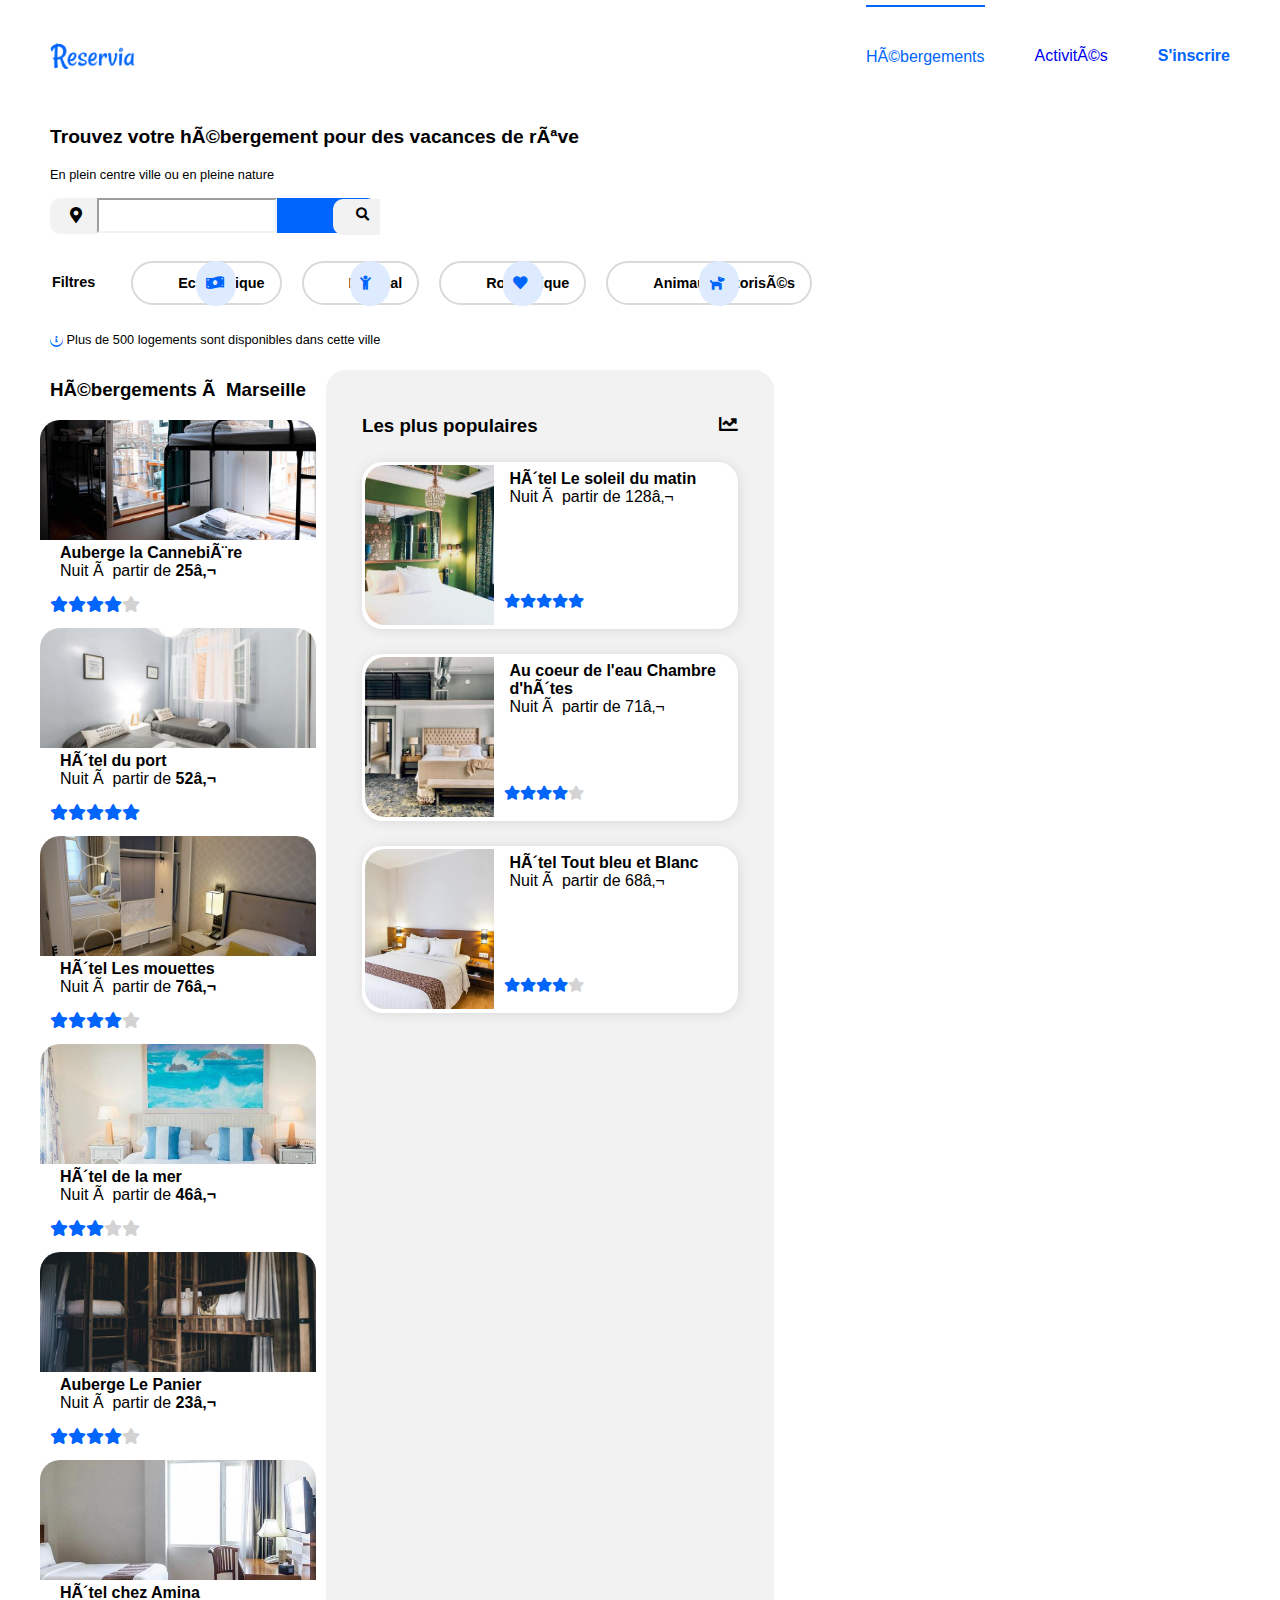
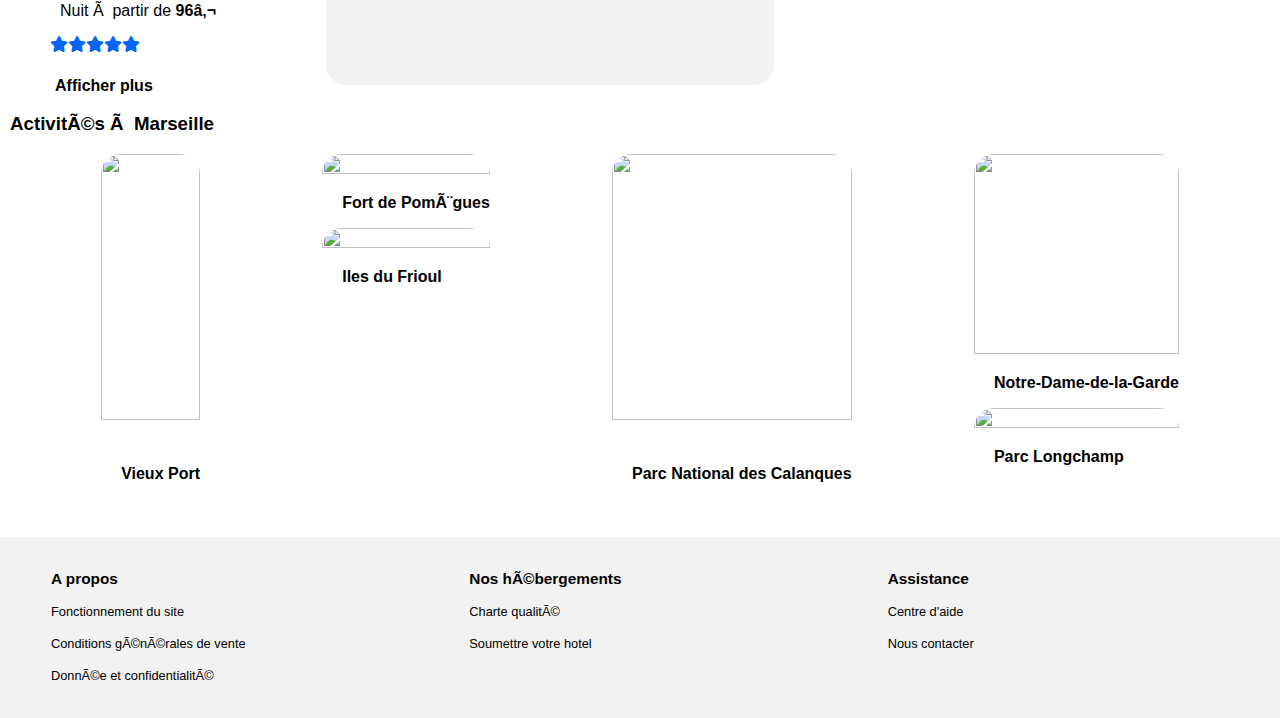
==== index.html @ 0e5afcf3 "rename" ====
<!DOCTYPE html>
<html>
	<head>
		<meta charset= « utf-8 » />
		<link rel="stylesheet" href="CSS/Projet2.css" />
		<link rel="stylesheet" href="fontawesome/css/all.css" />
		<meta name="viewport" content="width=device-width, initial-scale=1.0">
		<title>Reservia</title>
	<head>
	
	<body>
		<header>
						
			<div class="nav">
						<img class="logo" src="images/logo/Reservia@3x.png" />
					<div class="iphone">	
						<a class="menu" href="#Hébergements">Hébergements</a>
						<a class="activités" href="#Activités">Activités</a>
					</div>
						<a class="menu2">S'inscrire</a>
			</div>
			
		</header>
		
			<p class="titre">
				
				Trouvez votre hébergement pour des vacances de rêve<br />
			</p>
			
			<p class="sous-titre">
				En plein centre ville ou en pleine nature
			</p>
			
			<p class="bouton">
				<i class="fas fa-map-marker-alt"></i><input type="search" /><button><i class="fas fa-search"></i><div class="rechercher">Rechercher</div></button>
			</p>
			
			<ul>
				<li class="filtre"><strong>Filtres</strong>
				<li class="filtres"><i class="fas fa-money-bill-wave" style="color:#0065FC"></i>Economique</li>
				<li class="filtres"><i class="fas fa-child" style="color:#0065FC"></i>Familial</li>
				<li class="filtres"><i class="fas fa-heart" style="color:#0065FC"></i>Romantique</li>
				<li class="filtres"><i class="fas fa-dog" style="color:#0065FC"></i>Animaux autorisés</li>
			</ul>
			
			<section>
				
				<p class="logements">
					<i class="fas fa-info-circle" style="color:white; background-color:#0065FC; border-radius: 60px;"></i> Plus de 500 logements sont disponibles dans cette ville
				</p>
			</section>
			
		
			<div id ="conteneur">
			
				<section class="Héberge">
					<h3 id="Hébergements">Hébergements à Marseille</h3>
				
					<div id="héberge1">
				
						<div class="hébergement" onclick="location.href='page_lien.html';"style="cursor:pointer;">
						
							<img class="img1" src="images/hebergements/4_small/marcus-loke-WQJvWU_HZFo-unsplash.jpg" />
							<p class="texte1"><strong>Auberge la Cannebière</strong><br />
							Nuit à partir de <strong>25€</strong><br />
								<p class="etoile">
								<i class="fas fa-star" style="color:#0065FC"></i>
								<i class="fas fa-star" style="color:#0065FC"></i>
								<i class="fas fa-star" style="color:#0065FC"></i>
								<i class="fas fa-star" style="color:#0065FC"></i>
								<i class="fas fa-star" style="color:#D3D3D3"></i>
								</p>
							</p>
						</div>
					
						<div class="hébergement" onclick="location.href='page_lien.html';"style="cursor:pointer;">
							<img class="img1" src="images/hebergements/4_small/fred-kleber-gTbaxaVLvsg-unsplash.jpg" />
							<p class="texte1"><strong>Hôtel du port</strong><br />
							Nuit à partir de <strong>52€</strong><br />
								<p class="etoile">
								<i class="fas fa-star" style="color:#0065FC"></i>
								<i class="fas fa-star" style="color:#0065FC"></i>
								<i class="fas fa-star" style="color:#0065FC"></i>
								<i class="fas fa-star" style="color:#0065FC"></i>
								<i class="fas fa-star" style="color:#0065FC"></i>
							</p>
						</div>
					
						<div class="hébergement" onclick="location.href='page_lien.html';"style="cursor:pointer;">
							<img class="img1" src="images/hebergements/4_small/reisetopia-B8WIgxA_PFU-unsplash.jpg" />
							<p class="texte1"><strong>Hôtel Les mouettes</strong><br />
							Nuit à partir de <strong>76€</strong><br />
								<p class="etoile">
								<i class="fas fa-star" style="color:#0065FC"></i>
								<i class="fas fa-star" style="color:#0065FC"></i>
								<i class="fas fa-star" style="color:#0065FC"></i>
								<i class="fas fa-star" style="color:#0065FC"></i>
								<i class="fas fa-star" style="color:#D3D3D3"></i>
								</p>
							</p>
						</div>
					</div>
					
					<div id="héberge2">
						<div class="hébergement" onclick="location.href='page_lien.html';"style="cursor:pointer;">
							<img class="img1" src="images/hebergements/4_small/annie-spratt-Eg1qcIitAuA-unsplash.jpg" />
							<p class="texte1"><strong>Hôtel de la mer</strong><br />
							Nuit à partir de <strong>46€</strong><br />
								<p class="etoile">
								<i class="fas fa-star" style="color:#0065FC"></i>
								<i class="fas fa-star" style="color:#0065FC"></i>
								<i class="fas fa-star" style="color:#0065FC"></i>
								<i class="fas fa-star" style="color:#D3D3D3"></i>
								<i class="fas fa-star" style="color:#D3D3D3"></i>
								</p>
							</p>
						</div>
					
						<div class="hébergement" onclick="location.href='page_lien.html';"style="cursor:pointer;">
							<img class="img1" src="images/hebergements/4_small/nicate-lee-kT-ZyaiwBe0-unsplash.jpg" />
							<p class="texte1"><strong>Auberge Le Panier</strong><br />
							Nuit à partir de <strong>23€</strong><br />
								<p class="etoile">
								<i class="fas fa-star" style="color:#0065FC"></i>
								<i class="fas fa-star" style="color:#0065FC"></i>
								<i class="fas fa-star" style="color:#0065FC"></i>
								<i class="fas fa-star" style="color:#0065FC"></i>
								<i class="fas fa-star" style="color:#D3D3D3"></i>
								</p>
							</p>
						</div>
					
						<div class="hébergement" onclick="location.href='page_lien.html';"style="cursor:pointer;">
							<img class="img1" src="images/hebergements/4_small/febrian-zakaria-M6S1WvfW68A-unsplash.jpg" />
							<p class="texte1"><strong>Hôtel chez Amina</strong><br />
							Nuit à partir de <strong>96€</strong><br />
								<p class="etoile">
								<i class="fas fa-star" style="color:#0065FC"></i>
								<i class="fas fa-star" style="color:#0065FC"></i>
								<i class="fas fa-star" style="color:#0065FC"></i>
								<i class="fas fa-star" style="color:#0065FC"></i>
								<i class="fas fa-star" style="color:#0065FC"></i>
								</p>
							</p>
						</div>
					</div>
					<p class="aff"><strong>Afficher plus</strong>
					</p>
				
				</section>
	
				<section class="populaires">
				
					<h3>Les plus populaires<i class="fas fa-chart-line"></i></h3>
																
					<div class="Populaire">
						<div class="popu" onclick="location.href='page_lien.html';"style="cursor:pointer;">
							<img class="img2" src="images/hebergements/4_small/emile-guillemot-Bj_rcSC5XfE-unsplash.jpg" /> 
							<div class="texte">
								<p class="texte2"><strong>Hôtel Le soleil du matin</strong><br/ >
								Nuit à partir de 128€<br />
								</p>
								<p class="etoile">
									<i class="fas fa-star" style="color:#0065FC"></i>
									<i class="fas fa-star" style="color:#0065FC"></i>
									<i class="fas fa-star" style="color:#0065FC"></i>
									<i class="fas fa-star" style="color:#0065FC"></i>
									<i class="fas fa-star" style="color:#0065FC"></i>
								</p>
							</div>
						</div>
						
						<div class="popu" onclick="location.href='page_lien.html';"style="cursor:pointer;">
							<img class="img2" src="images/hebergements/4_small/aw-creative-VGs8z60yT2c-unsplash.jpg" />
							<div class="texte">
								<p class="texte2"><strong>Au coeur de l'eau Chambre d'hôtes</strong><br />
								Nuit à partir de 71€<br />
								</p>
								<p class="etoile">
									<i class="fas fa-star" style="color:#0065FC"></i>
									<i class="fas fa-star" style="color:#0065FC"></i>
									<i class="fas fa-star" style="color:#0065FC"></i>
									<i class="fas fa-star" style="color:#0065FC"></i>
									<i class="fas fa-star" style="color:#D3D3D3"></i>
								</p>
							</div>
						</div>
						
						<div class="popu" onclick="location.href='page_lien.html';"style="cursor:pointer;">
							<img class="img2" src="images/hebergements/4_small/febrian-zakaria-sjvU0THccQA-unsplash.jpg" />
							<div class="texte">
								<p class="texte2"><strong>Hôtel Tout bleu et Blanc</strong><br />
								Nuit à partir de 68€<br />
								</p>
								<p class="etoile">
									<i class="fas fa-star" style="color:#0065FC"></i>
									<i class="fas fa-star" style="color:#0065FC"></i>
									<i class="fas fa-star" style="color:#0065FC"></i>
									<i class="fas fa-star" style="color:#0065FC"></i>
									<i class="fas fa-star" style="color:#D3D3D3"></i>
								</p>
							</div>
						</div>
					</div>
				</section>
	
			</div>
	
				<section>
				
					<h3 id="Activités" class="Activité">Activités à Marseille</h3>
					
					<div class="activ">
						
							<div class="activité1" onclick="location.href='page_lien.html';"style="cursor:pointer;">
								<img class="img3" src="images/activités/4_small/reno-laithienne-QUgJhdY5Fyk-unsplash.jpg" />
								<p class="texte3">Vieux Port
								</p>
							</div>
					
							<div class="activité2">
						
								<div class="activité21" onclick="location.href='page_lien.html';"style="cursor:pointer;">
									<img class="img4" src="images/activités/4_small/paul-hermann-QFTrLdQIRhI-unsplash.jpg" />
									<p class="texte3">Fort de Pomègues
									</p>
								</div>
								
								<div class="activité22" onclick="location.href='page_lien.html';"style="cursor:pointer;">
									<img class="img5" src="images/activités/4_small/kevin-hikari-rV_Qd1l-VXg-unsplash.jpg" />
									<p class="texte3">Iles du Frioul
									</p>
								</div>
							</div>
						
						
							<div class="activité3" onclick="location.href='page_lien.html';"style="cursor:pointer;">
								<img class="img3" src="images/activités/4_small/kilyan-sockalingum-NR8-cBCN3aI-unsplash.jpg" />
								<p class="texte3">Parc National des Calanques
								</p>
							</div>
						
							<div class="activité4">
								<div class="activité41" onclick="location.href='page_lien.html';"style="cursor:pointer;">
									<div class="cadre41">
										<img class="img6"src="images/activités/4_small/florian-wehde-xW9e8gdotxI-unsplash.jpg" />
									</div>
									<p class="texte3">Notre-Dame-de-la-Garde
									</p>
								</div>
								
								<div class="activité42" onclick="location.href='page_lien.html';"style="cursor:pointer;">
									<img class="img7" src="images/activités/4_small/lena-paulin-wH2-EJoDcV0-unsplash.jpg" />
									<p class="texte3">Parc Longchamp
									</p>
								</div>
							</div>
						
					</div>
				</section>
	</body>	
	
	<footer>
		
		<p class="element"><strong>A propos</strong><br />
			Fonctionnement du site<br />
			Conditions générales de vente<br />
			Donnée et confidentialité<br />
		</p>
			
		<p class="element"><strong>Nos hébergements</strong><br />
			Charte qualité<br />
			Soumettre votre hotel<br />
		</p>
			
		<p class="element"><strong>Assistance</strong><br />
			Centre d'aide<br />
			Nous contacter<br />
		</p>
			
	</footer>
</html>
---- CSS/Projet2.css ----
@font-face
{
    font-family: 'Raleway', sans-serif;
    src: url('../fonts/Raleway-Medium.ttf');
    src: url('../fonts/Raleway-Medium.ttf') format('truetype');
    font-weight: normal;
    font-style: normal;
}

body
{
	font-family: 'Raleway', sans-serif;
	margin: 0;
}

header
{
	margin-left: 50px;
	margin-right: 50px;
}

.nav
{
	display: flex;
	justify-content: flex-end;
	width: 100%;
	margin-top: 0px;
	font-size: 1em;
	align-items: center;
	padding-top: 5px;
}

.iphone
{
	display: flex;
	align-items: center;
}

.menu
{
	color: #0065FC;
	margin-right: 50px;
	border-top: 2px solid #0065FC;
	height: 100px;
	display: flex;
	align-items: center;
}

.activités
{
	color: black;
}

.menu2
{
	color: #0065FC;
	margin-left: 50px;
	font-weight: bold;
}
.logo
{
	width: 85px;
	height: auto;
	margin-right: auto;
}
	
.nav a
{
	text-decoration: none;
}

.titre
{
	margin-left: 50px;
	font-size: 1.2em;
	font-weight: bold;
}

.sous-titre
{
	font-size: 0.80em;
	margin-left: 50px;
}

.bouton i
{
	background-color: #F2F2F2;
	color: black;
	border-radius: 10px 0 0 10px;
	display: inline-block;
	height: 18px;   
	width: 18px;
	align-items: center;
	justify-content: center;
	padding: 9px 9px 9px 20px;
	margin-left: 50px;
}

.bouton
{
	display: flex;
}

button
{
	background-color: #0065FC;
	color: white;
	border-radius: 0 10px 10px 0;
	height: 35px;
	width: 100px;
	border: none;
	font-weight: bold;
}

input
{
	height: 35px;
	width: 180px;
	border-color: #F2F2F2;
}

ul
{
	border: 1px solid white;
	background-color: white;
	display: flex;
	list-style-type: none;
	font-weight: bold;
}

.filtre
{
	padding-left: 0px;
}

.filtres i
{
	position: absolute;
	background-color: #DEEBFF;
	color: black;
	border-radius: 50px;
	display: inline-block;
	height: 45px;   
	width: 30px;
	margin-right: 10px;
}

li
{
	font-size: 0.9em;
	border: 2px solid #D9D9D9;
	border-radius: 40px;
	margin: 10px;
	align-items: center;
	justify-content: center;
	height: 40px;
	width: auto;
	padding-left: 45px;
	padding-right: 15px;
	display: flex;
}

.filtres:hover
{
	background-color: #DEEBFF;
}

.filtre
{
	border: 1px solid white;
	border-radius: 20px 20px 20px 20px;
	margin-left: 10px;
}

.filtres i 
{
	display: flex;
	align-items: center;
	vertical-align: middle;
	padding-left: 10px;
	height: 45px; 
}

.logements
{
	font-size: 0.80em;
	margin-left: 50px;
}

.img1
{
	width: 100%;
	height: 120px;
	border-radius: 20px 20px 0 0;
	object-fit: cover;
}

.img2
{
	width: 35%;
	height: 160px;
	border-radius: 20px 0 0 20px;
	float: left;
	object-fit: cover;
}

.img3
{
	width: 100%;
	height: 90%;
	object-fit: cover;
	border-radius: 20px 20px 0 0;
}

.img4
{
	width: 100%;
	height: 83%;
	object-fit: cover;
	border-radius: 20px 20px 0 0;
}

.img5
{
	width: 100%;
	height: 70%;
	object-fit: cover;
	border-radius: 20px 20px 0 0;
}

.img6
{
	width: 100%;
	height: 200px;
	object-fit: cover;
	border-radius: 20px 20px 0 0;
}

.img7
{
	width: 100%;
	height: 79%;
	object-fit: cover;
	border-radius: 20px 20px 0 0;
}

.texte1
	{
		margin-left: 20px;
		margin-top: 0;
		margin-bottom: 10px;
	}
	
	.texte2
	{
		margin-left: 5px;
		padding-left: 10px;
		padding-right: 10px;
		margin-block-start: 5px;
		margin-block-end: 0;
	}
	
	.texte3
	{
		margin-left: 20px;
	}

#conteneur
{
	display: flex;
	margin-left: 40px;
	margin-right: 40px;
}

.Héberge
{
	border: 1px solid #F2F2F2;
	background-color: #F2F2F2;
	margin: 10px;
	padding: 15px 20px 10px 20px;
	border-radius: 20px;
	width: 66%;
}

.hébergement
{
	border: 1px solid white;
	background-color: white;
	padding: 2px 2px 3px 2px;
	margin: 10px;
	overflow: hidden;
	border-radius: 20px;
	width: 33%;
	line-height: 1.5rem;
	box-shadow: 1px 1px 12px #D9D9D9;
}

#héberge1
{
	display: flex;
	margin: 5px 5px 5px 0;
}

#héberge2
{
	display: flex;
	margin: 5px 5px 5px 0;
}

.Héberge i
{
	font-size: 0.9em;
}

.aff
{
	margin: 25px 0 0 15px;
}

.populaires
{
	border: 1px solid #F2F2F2;
	background-color: #F2F2F2;
	margin: 10px;
	padding: 25px 25px 15px 25px;
	border-radius: 20px;
	width: 33%;
}

.popu
{
	border: 1px solid white;
	background-color: white;
	padding: 2px 2px 3px 2px;
	margin: 25px 10px 25px 10px;
	overflow: hidden;
	border-radius: 20px 20px 20px 20px;
	box-shadow: 1px 1px 12px #D9D9D9;
	height: 160px;
}

.popu i
{
	font-size: 0.9em;
}

.etoile
	{
		display: flex;
		flex-direction: row;
		margin-left: 10px;
	}
	

.texte
{
	height: 100%;
	display: flex;
	flex-direction: column;
	justify-content: space-between;
	
}

.texte i
{
	display: flex;
	flex-direction: row;
}

h3
{
	padding-left: 10px;
	padding-right: 10px;
	display: flex;
	justify-content: space-between
}

.Activité
{
	margin-left: 40px;
	margin-top: 50px;
	line-height: 0.5rem;
}



.activ
{
	display: flex;
	justify-content: space-around;
	margin-left: 40px;
	margin-right: 40px;
	font-weight: bold;
}

.activité1
{
	margin: 10px 15px 0 0;
	overflow: hidden;
	border-radius: 20px;
	width: 23%;
	box-shadow: 1px 1px 12px #D9D9D9;
}

.activité2
{
	background-color: white;
	padding: 2px 2px 0 2px;
	border-radius: 20px;
	width: 23%;
	height: 100%;
}

.activité21
{
	margin: 10px 15px 15px 10px;
	overflow: hidden;
	border-radius: 20px;
	box-shadow: 1px 1px 12px #D9D9D9;
	height: 330px;
}

.activité22
{
	margin: 30px 10px 0 10px;
	overflow: hidden;
	border-radius: 20px;
	box-shadow: 1px 1px 12px #D9D9D9;
	height: 180px;
}

.activité3
{
	margin: 10px 10px 0 10px;
	overflow: hidden;
	border-radius: 20px;
	width: 23%;
	box-shadow: 1px 1px 12px #D9D9D9;
}

.activité4
{
	background-color: white;
	padding: 2px 2px 0 2px;
	border-radius: 20px;
	width: 23%;
	height: 100%;
}

.activité41
{
	margin: 10px;
	overflow: hidden;
	border-radius: 20px;
	box-shadow: 1px 1px 12px #D9D9D9;
	height: 250px;
}

.activité42
{
	margin: 30px 10px 0 10px;
	overflow: hidden;
	border-radius: 20px;
	box-shadow: 1px 1px 12px #D9D9D9;
	height: 260px;
}

.texte
{
	font-size: 1em;
}


footer
{
	width: 100%;
	border: 1px solid #F2F2F2;
	background-color: #F2F2F2;
	display: flex;
	margin-top: 55px;
	height: auto;
	font-size: 0.80em;
}
footer strong
{
	font-size: 1.2em;
}

.element:nth-child(1)
{
	width: 33%;
	margin: 25px;
	margin-left: 50px;
	line-height: 2rem;
}

.element:nth-child(2)
{
	width: 33%;
	margin: 25px;
	line-height: 2rem;
}

.element:nth-child(3)
{
	width: 33%;
	margin: 25px;
	line-height: 2rem;
}

@media screen and (min-width: 581px) and (max-width: 1024px)
{
	.logo
	{
		height: auto;
	}
	
	body
	{
		width: 100%;
		margin: 0;
	}
	
	header
	{
		display: flex;
		flex-direction: row;
		justify-content: center;
		align-items: center;
	}
		
	.nav
	{
		display: flex;
		flex-wrap: wrap;
	}
	
	.iphone
	{
		display: flex;
		align-items: center;
		width: 100%;
		order: 3;
	}
	
	.menu
	{
		margin-right: 0;
		width: 50%;
		height: 70px;
		border-top: none;
		border-bottom: 5px solid #0065FC;
		justify-content: center;
	}
	
	.menu2
	{
		margin-right: 40px;
	}
	
	.activités
	{
		width: 50%;
		height: 70px;
		text-align: center;
		border-bottom: 5px solid #F2F2F2;
		display: flex;
		justify-content: center;
		align-items: center;
	}
	
	
	.bouton
	{
		width: 100%;
	}
	
	.bouton i
	{
		background-color: #F2F2F2;
		color: black;
		border-radius: 10px 0 0 10px;
		display: inline-block;
		width: 70px;
		display: flex;
		padding: 9px 9px 9px 9px;
		margin-left: 30px;
	}
	
	button
	{
		background-color: #0065FC;
		color: white;
		border-radius: 0 10px 10px 0;
			width: 130px;
	}

	input
	{
		width: 50%;
		border: 0.5px solid #F2F2F2;
	}


	#conteneur
	{
		display: flex;
		flex-direction: column-reverse;
		padding: 0;
		margin: 0;
		width: 100%;
	}
	
	.titre
	{
		margin-left: 30px;
	}
	
	.sous-titre
	{
		margin-left: 30px;
	}
	
	.logements
	{
		margin-left: 30px;
	}
	
	ul
	{
		display: flex;
		flex-wrap: wrap;
		padding-left: 30px;
	}
	
	.filtre
	{
		margin-left: 0;
	}
	
	.filtres
	{
		margin-left: 0;
	}

	.img2
	{
		width: 100%;
		height: 140px;
		border-radius: 50px 50px 0 0;
	}

	.img1
	{
		width: 100%;
		height: 140px;
		border-radius: 50px 50px 0 0;
	}

	.img3
	{
		width: 100%;
		height: 140px;
		object-fit: cover;
		border-radius: 50px 50px 0 0;
	}

	.img4
	{
		width: 100%;
		height: 140px;
		object-fit: cover;
		border-radius: 50px 50px 0 0;
	}

	.img5
	{
		width: 100%;
		height: 140px;
		object-fit: cover;
		border-radius: 50px 50px 0 0;
	}

	.img6
	{
		width: 100%;
		height: 140px;
		object-fit: cover;
		border-radius: 50px 50px 0 0;
	}

	.img7
	{
		width: 100%;
		height: 140px;
		object-fit: cover;
		border-radius: 50px 50px 0 0;
	}
	
	.populaires
	{
		width: 100%;
		border: 1px solid #F2F2F2;
		background-color: #F2F2F2;
		margin: 0;
		padding: 10px 0 10px 0px;
		border-radius: 0 0 0 0;
	}
	
	.Populaire
	{
		display: flex;
	}
	
	h3
	{
		font-size: 1em;
		padding-left: 30px;
		padding-right: 30px;
	}
	
	.popu
	{
		height: 250px;
		width: 30%;
		border-radius: 50px;
		margin-left: 15px;
		display: flex;
		flex-direction: column;
	}
	
	.etoile
	{
		display: flex;
		flex-direction: row;
		margin-left: 10px;
	}
	
	.hébergement
	{
		width: 33%;
		height: 250px;
		border-radius: 50px;
		cursor: pointer;
	}
	
	.Héberge
	{
		background-color: white;
		border: 1px solid white;
		border-radius: 50px;
		width: 100%;
		height: auto;
		margin: 0;
		padding-left: 0px;
		padding-right: 0px;
	}
	
	.aff
	{
		padding-left: 22px;
	}
	
	.Activité
	{
	margin-left: 10px;
	}
	
	.activ
	{
		display: flex;
		flex-wrap: wrap;
		height: auto;
		padding: 25px 0 0 0;
		margin: 0;
		width: 100%;
	}

	.activ1
	{
		display: flex;
	}

	.activ2
	{
		display: flex;
		flex-wrap: nowrap;
	}

	.activité1
	{
		background-color: white;
		margin-left: 12px;
		overflow: hidden;
		border-radius: 50px;
		width: 30%;
		height: 200px;
		box-shadow: 1px 1px 12px #D9D9D9;
	}

	.activité2
	{
		background-color: white;
		border-radius: 50px;
		width: 65%;
		height: auto;
		display: flex;
		}

	.activité21
	{
		background-color: white;
		margin: 20px 10px 20px 0;
		overflow: hidden;
		border-radius: 50px;
		width: 100%;
		height: 200px;
		box-shadow: 1px 1px 12px #D9D9D9;
	}

	.activité22
	{
		background-color: white;
		margin: 20px 20px 20px 10px;
		overflow: hidden;
		border-radius: 50px;
		width: 100%;
		height: 200px;
		box-shadow: 1px 1px 12px #D9D9D9;
	}

	.activité3
	{
		background-color: white;
		margin-left: 12px;
		overflow: hidden;
		border-radius: 50px;
		width: 30%;
		height: 200px;
		box-shadow: 1px 1px 12px #D9D9D9;
	}

	.activité4
	{
		background-color: white;
		border-radius: 50px;
		width: 65%;
		height: auto;
		display: flex;
	}

	.activité41
	{
		background-color: white;
		margin: 20px 10px 20px 0;
		overflow: hidden;
		border-radius: 50px;
		width: 100%;
		height: 200px;
		box-shadow: 1px 1px 12px #D9D9D9;
	}

	.activité42
	{
		background-color: white;
		margin: 20px 20px 20px 10px;
		overflow: hidden;
		border-radius: 50px;
		width: 100%;
		height: 200px;
		box-shadow: 1px 1px 12px #D9D9D9;
	}

	.texte3
	{
		margin-top: 10px;
	}

	footer
	{
		display: flex;
		flex-direction: column;
		margin-right: 0;
		margin-left: 0;
		margin-top: 30px;
		padding-top: 30px;
		width: 100%;
	}

	.element:nth-child(1)
	{
		width: 80%;
		margin: 0;
		padding-left: 25px;
	}
	
	.element:nth-child(2)
	{
		width: 80%;
		margin: 0;
		padding-left: 25px;
	}	
	
	.element:nth-child(3)
	{
		width: 80%;
		margin: 0;
		padding-left: 25px;
	}
}

@media all and (max-width: 580px)
{

	header
	{
	margin-left: 0;
	margin-right: 0;
	}

	.logo
	{
		height: auto;
		margin-left: 20px;
	}
	
	body
	{
		width: 100%;
		margin: 0;
	}
	
	.nav
	{
		display: flex;
		flex-wrap: wrap;
		width: 100%;
	}
	
	.iphone
	{
		display: flex;
		align-items: center;
		width: 100%;
		order: 3;
	}
	
	.menu
	{
		margin-right: 0;
		width: 50%;
		height: 50px;
		border-top: none;
		border-bottom: 3px solid #0065FC;
		justify-content: center;
	}
	
	.menu2
	{
		margin-right: 20px;
	}
	
	.activités
	{
		width: 50%;
		height: 50px;
		text-align: center;
		border-bottom: 3px solid #F2F2F2;
		display: flex;
		justify-content: center;
		align-items: center;
	}
	
	.bouton
	{
		width: 100%;
	}
	
	.bouton i
{
	background-color: #F2F2F2;
	color: black;
	border-radius: 10px 0 0 10px;
	display: inline-block;
	width: 70px;
	display: flex;
	padding: 9px 9px 9px 9px;
	margin-left: 20px;
}
	
	button
	{
		background-color: #0065FC;
		color: white;
		border-radius: 0 10px 10px 0;
		width: 130px;
	}

	input
	{
		width: 50%;
		border: 0.5px solid #F2F2F2;
	}


	#conteneur
	{
		display: flex;
		flex-direction: column-reverse;
		padding: 0;
		margin: 0;
		width: 100%;
	}
	
	.titre
	{
		margin-left: 20px;
	}
	
	.sous-titre
	{
		margin-left: 20px;
	}
	
	.logements
	{
		height: 30px;
	}
	
	ul
	{
		border: 1px solid white;
		background-color: white;
		padding-left: 10px;
		display: flex;
		flex-wrap: wrap;
		list-style-type: none;
	}

	.filtres i
	{
		background-color: #DEEBFF;
		color: black;
		border-radius: 50px;
		display: inline-block;
		height: 45px;  
		width: 40px;
		margin-right: 10px;
		display: flex;
		justify-content: center;
		padding-left: 0px;
	}

	.filtres
	{
		margin: 5px;
	}

	li
	{
		border: 2px solid #D9D9D9;
		border-radius: 50px;
		margin: 10px;
		align-items: center;
		justify-content: center;
		width: auto;
		display: flex;
	}

	.filtres:hover
	{
		background-color: #DEEBFF;
	}

	.filtre
	{
		margin-left: 10px;
		margin-bottom: 0;
		margin-right: 500px;
		display: flex;
		justify-content: flex-start;
	}
	
	.logements
	{
		margin-left: 20px;
	}
	
	.img2
	{
		width: 45%;
		border-radius: 20px 0 0 20px;
		float: left;
		object-fit: cover;
		display: flex;
	}

	.img1
	{
		border-radius: 20px 20px 0 0;
		display: flex;
		padding: 5px;
	}

	.img3
	{
		height: 75%;
		object-fit: cover;
		border-radius: 20px 20px 0 0;
	}

	.img4
	{
		height: 75%;
		object-fit: cover;
		border-radius: 20px 20px 0 0;
	}

	.img5
	{
		height: 75%;
		object-fit: cover;
		border-radius: 20px 20px 0 0;
	}

	.img6
	{
		height: 190px;
		object-fit: cover;
		border-radius: 20px 20px 0 0;
	}

	.img7
	{
		height: 75%;
		object-fit: cover;
		border-radius: 20px 20px 0 0;
	}
	
	.populaires
	{
		width: 100%;
		background-color: #F2F2F2;
		margin: 0;
		padding: 0;
		border-radius: 0 0 0 0;
		display: flex;
		flex-direction: column;
	}

	.popu
	{
		margin: 5px 20px 5px 20px;
	}
	
	h3
	{
		padding-left: 20px;
		padding-right: 50px;
	}
	
	.Populaire
	{
		display: flex;
		flex-direction: column;
	}	
	
	.hébergement
	{
		width: 90%;
		height: auto;
		border-radius: 20px;
		cursor: pointer;
		padding: 0;
		margin: auto;
		margin-bottom: 20px;
	}
	
	.Héberge
	{
		background-color: white;
		border: 1px solid white;
		border-radius: 20px;
		width: 100%;
		height: auto;
		margin: 0;
		padding-left: 0px;
		padding-right: 0px;
	}
	
	.texte
	{
		margin-left: 30px;
	}

	#héberge1
	{
		display: flex;
		flex-direction: column;
		margin: 0;
		width: 100%;
	}

	#héberge2
	{
		display: flex;
		flex-direction: column;
		margin: 0;
	}
	
	.aff
	{
		padding-left: 20px;
		margin-left: 0;
	}
	
	.activ
	{
		display: flex;
		flex-direction: column;
		height: auto;
		padding-right: 0;
		margin: 0;
		width: 100%;
	}

	.Activité
	{
		margin-left: 0;
	}

	.activité1
	{
		border: 1px solid white;
		background-color: white;
		margin: auto;
		margin-bottom: 25px;
		overflow: hidden;
		border-radius: 20px;
		width: 90%;
		height: 250px;
		box-shadow: 1px 1px 12px #D9D9D9;
	}

	.activité2
	{
		border: 1px solid white;
		background-color: white;
		border-radius: 20px;
		width: 90%;
		height: auto;
		display: flex;
		flex-direction: column;
		margin: auto;
	}

	.activité21
	{
		border: 1px solid white;
		background-color: white;
		margin: auto;
		margin-bottom: 25px;
		overflow: hidden;
		border-radius: 20px;
		width: 100%;
		height: 250px;
		box-shadow: 1px 1px 12px #D9D9D9;
	}

	.activité22
	{
		border: 1px solid white;
		background-color: white;
		margin: auto;
		margin-bottom: 25px;
		overflow: hidden;
		border-radius: 20px;
		width: 100%;
		height: 250px;
		box-shadow: 1px 1px 12px #D9D9D9;
	}

	.activité3
	{
		border: 1px solid white;
		background-color: white;
		margin: auto;
		margin-bottom: 25px;
		overflow: hidden;
		border-radius: 20px;
		width: 90%;
		height: 250px;
		box-shadow: 1px 1px 12px #D9D9D9;
	}

	.activité4
	{
		border: 1px solid white;
		background-color: white;
		border-radius: 20px;
		width: 90%;
		height: auto;
		display: flex;
		flex-direction: column;
		margin: auto;
	}

	.activité41
	{
		border: 1px solid white;
		background-color: white;
		margin: auto;
		margin-bottom: 25px;
		overflow: hidden;
		border-radius: 20px;
		width: 100%;
		height: 250px;
		box-shadow: 1px 1px 12px #D9D9D9;
	}

	.activité42
	{
		border: 1px solid white;
		background-color: white;
		margin: auto;
		margin-bottom: 25px;
		overflow: hidden;
		border-radius: 20px;
		width: 100%;
		height: 250px;
		box-shadow: 1px 1px 12px #D9D9D9;
	}

	footer
	{
		display: flex;
		flex-direction: column;
		margin-right: 0;
		margin-left: 0;
		margin-top: 30px;
		width: 100%;
		padding-top: 30px;
	}

	.element:nth-child(1)
	{
		width: 80%;
		margin: 0;
		margin-bottom: 25px;
		padding-left: 25px;
	}
	
	.element:nth-child(2)
	{
		width: 80%;
		margin: 0;
		margin-bottom: 25px;
		padding-left: 25px;
	}	
	
	.element:nth-child(3)
	{
		width: 80%;
		margin: 0;
		margin-bottom: 25px;
		padding-left: 25px;
	}

}
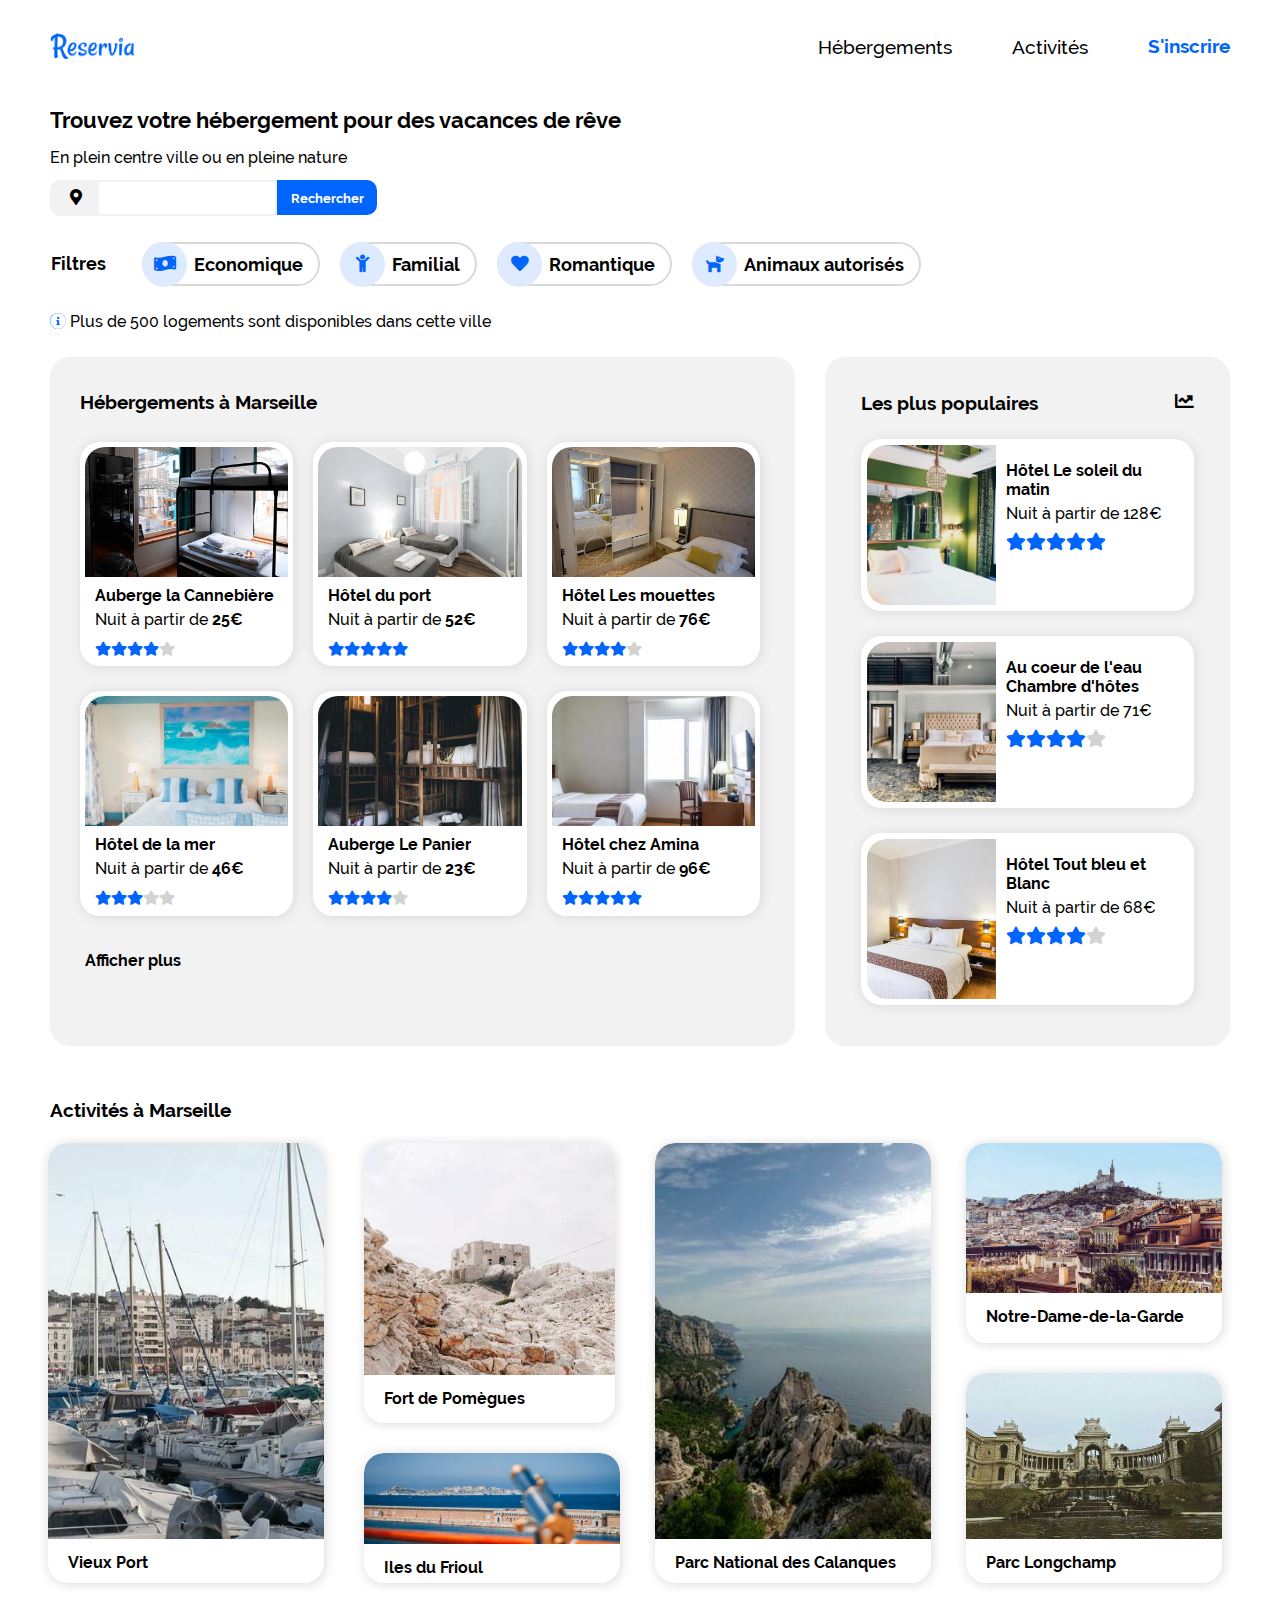
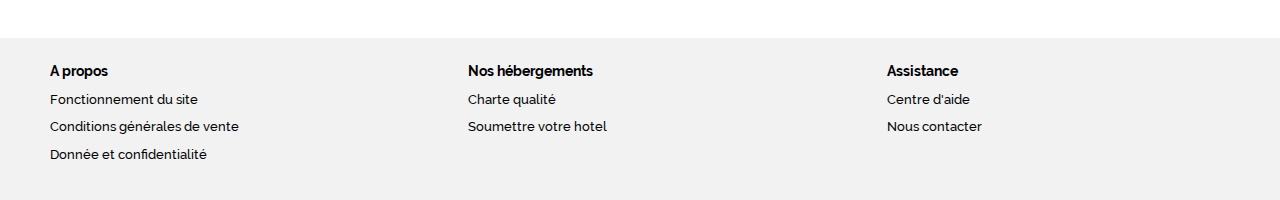
==== commit 02257ab0: "finalisation projet 2" ====
--- a/index.html
+++ b/index.html
@@ -1,12 +1,12 @@
 <!DOCTYPE html>
-<html>
+<html lang="fr">
 	<head>
-		<meta charset= « utf-8 » />
+		<meta charset="utf-8" />
 		<link rel="stylesheet" href="CSS/Projet2.css" />
 		<link rel="stylesheet" href="fontawesome/css/all.css" />
 		<meta name="viewport" content="width=device-width, initial-scale=1.0">
 		<title>Reservia</title>
-	<head>
+	</head>
 	
 	<body>
 		<header>
@@ -21,19 +21,26 @@
 			</div>
 			
 		</header>
+
+		<section>
 		
-			<p class="titre">
-				
-				Trouvez votre hébergement pour des vacances de rêve<br />
-			</p>
-			
-			<p class="sous-titre">
+			<h1 class="titre">
+				
+				Trouvez votre hébergement pour des vacances de rêve
+			</h1>
+			
+			<h2 class="sous-titre">
 				En plein centre ville ou en pleine nature
-			</p>
-			
-			<p class="bouton">
-				<i class="fas fa-map-marker-alt"></i><input type="search" /><button><i class="fas fa-search"></i><div class="rechercher">Rechercher</div></button>
-			</p>
+			</h2>
+			
+			<div class="bouton">
+				<i class="fas fa-map-marker-alt"></i>
+				<input type="search" />
+				<button>
+					<i class="fas fa-search"></i>
+					<span class="rechercher">Rechercher</span>
+				</button>
+			</div>
 			
 			<ul>
 				<li class="filtre"><strong>Filtres</strong>
@@ -42,15 +49,13 @@
 				<li class="filtres"><i class="fas fa-heart" style="color:#0065FC"></i>Romantique</li>
 				<li class="filtres"><i class="fas fa-dog" style="color:#0065FC"></i>Animaux autorisés</li>
 			</ul>
-			
-			<section>
-				
-				<p class="logements">
-					<i class="fas fa-info-circle" style="color:white; background-color:#0065FC; border-radius: 60px;"></i> Plus de 500 logements sont disponibles dans cette ville
-				</p>
-			</section>
-			
-		
+	
+			<p class="logements">
+				<i class="fas fa-info-circle" style="color:white; background-color:#0065FC; border-radius: 60px;"></i> Plus de 500 logements sont disponibles dans cette ville
+			</p>
+			
+		</section>
+
 			<div id ="conteneur">
 			
 				<section class="Héberge">
@@ -58,90 +63,95 @@
 				
 					<div id="héberge1">
 				
-						<div class="hébergement" onclick="location.href='page_lien.html';"style="cursor:pointer;">
-						
-							<img class="img1" src="images/hebergements/4_small/marcus-loke-WQJvWU_HZFo-unsplash.jpg" />
-							<p class="texte1"><strong>Auberge la Cannebière</strong><br />
-							Nuit à partir de <strong>25€</strong><br />
-								<p class="etoile">
-								<i class="fas fa-star" style="color:#0065FC"></i>
-								<i class="fas fa-star" style="color:#0065FC"></i>
-								<i class="fas fa-star" style="color:#0065FC"></i>
-								<i class="fas fa-star" style="color:#0065FC"></i>
-								<i class="fas fa-star" style="color:#D3D3D3"></i>
-								</p>
-							</p>
-						</div>
-					
-						<div class="hébergement" onclick="location.href='page_lien.html';"style="cursor:pointer;">
-							<img class="img1" src="images/hebergements/4_small/fred-kleber-gTbaxaVLvsg-unsplash.jpg" />
-							<p class="texte1"><strong>Hôtel du port</strong><br />
-							Nuit à partir de <strong>52€</strong><br />
-								<p class="etoile">
-								<i class="fas fa-star" style="color:#0065FC"></i>
-								<i class="fas fa-star" style="color:#0065FC"></i>
-								<i class="fas fa-star" style="color:#0065FC"></i>
-								<i class="fas fa-star" style="color:#0065FC"></i>
-								<i class="fas fa-star" style="color:#0065FC"></i>
-							</p>
-						</div>
-					
-						<div class="hébergement" onclick="location.href='page_lien.html';"style="cursor:pointer;">
-							<img class="img1" src="images/hebergements/4_small/reisetopia-B8WIgxA_PFU-unsplash.jpg" />
-							<p class="texte1"><strong>Hôtel Les mouettes</strong><br />
-							Nuit à partir de <strong>76€</strong><br />
-								<p class="etoile">
-								<i class="fas fa-star" style="color:#0065FC"></i>
-								<i class="fas fa-star" style="color:#0065FC"></i>
-								<i class="fas fa-star" style="color:#0065FC"></i>
-								<i class="fas fa-star" style="color:#0065FC"></i>
-								<i class="fas fa-star" style="color:#D3D3D3"></i>
-								</p>
-							</p>
+						<div class="hébergement" onclick="location.href='page_lien.html'">
+						
+							<img class="img1" src="images/hebergements/4_small/marcus-loke-WQJvWU_HZFo-unsplash.jpg" alt="Photo de Auberge la Cannebière" />
+							<p class="texte1"><strong>Auberge la Cannebière</strong></p>
+							<p class="texte4">Nuit à partir de <strong>25€</strong></p>
+							
+								<p class="etoile">
+									<i class="fas fa-star" style="color:#0065FC"></i>
+									<i class="fas fa-star" style="color:#0065FC"></i>
+									<i class="fas fa-star" style="color:#0065FC"></i>
+									<i class="fas fa-star" style="color:#0065FC"></i>
+									<i class="fas fa-star" style="color:#D3D3D3"></i>
+								</p>
+							
+						</div>
+					
+						<div class="hébergement" onclick="location.href='page_lien.html'">
+							<img class="img1" src="images/hebergements/4_small/fred-kleber-gTbaxaVLvsg-unsplash.jpg" alt="Photo de Hotel du port" />
+							<p class="texte1"><strong>Hôtel du port</strong></p>
+							<p class="texte4">Nuit à partir de <strong>52€</strong></p>
+
+								<p class="etoile">
+								<i class="fas fa-star" style="color:#0065FC"></i>
+								<i class="fas fa-star" style="color:#0065FC"></i>
+								<i class="fas fa-star" style="color:#0065FC"></i>
+								<i class="fas fa-star" style="color:#0065FC"></i>
+								<i class="fas fa-star" style="color:#0065FC"></i>
+								</p>
+						</div>
+					
+						<div class="hébergement" onclick="location.href='page_lien.html'">
+							<img class="img1" src="images/hebergements/4_small/reisetopia-B8WIgxA_PFU-unsplash.jpg" alt="Photo de Hotel les mouettes" />
+							<p class="texte1"><strong>Hôtel Les mouettes</strong></p>
+							<p class="texte4">Nuit à partir de <strong>76€</strong></p>
+
+								<p class="etoile">
+								<i class="fas fa-star" style="color:#0065FC"></i>
+								<i class="fas fa-star" style="color:#0065FC"></i>
+								<i class="fas fa-star" style="color:#0065FC"></i>
+								<i class="fas fa-star" style="color:#0065FC"></i>
+								<i class="fas fa-star" style="color:#D3D3D3"></i>
+								</p>
 						</div>
 					</div>
 					
 					<div id="héberge2">
-						<div class="hébergement" onclick="location.href='page_lien.html';"style="cursor:pointer;">
-							<img class="img1" src="images/hebergements/4_small/annie-spratt-Eg1qcIitAuA-unsplash.jpg" />
-							<p class="texte1"><strong>Hôtel de la mer</strong><br />
-							Nuit à partir de <strong>46€</strong><br />
-								<p class="etoile">
-								<i class="fas fa-star" style="color:#0065FC"></i>
-								<i class="fas fa-star" style="color:#0065FC"></i>
-								<i class="fas fa-star" style="color:#0065FC"></i>
-								<i class="fas fa-star" style="color:#D3D3D3"></i>
-								<i class="fas fa-star" style="color:#D3D3D3"></i>
-								</p>
-							</p>
-						</div>
-					
-						<div class="hébergement" onclick="location.href='page_lien.html';"style="cursor:pointer;">
-							<img class="img1" src="images/hebergements/4_small/nicate-lee-kT-ZyaiwBe0-unsplash.jpg" />
-							<p class="texte1"><strong>Auberge Le Panier</strong><br />
-							Nuit à partir de <strong>23€</strong><br />
-								<p class="etoile">
-								<i class="fas fa-star" style="color:#0065FC"></i>
-								<i class="fas fa-star" style="color:#0065FC"></i>
-								<i class="fas fa-star" style="color:#0065FC"></i>
-								<i class="fas fa-star" style="color:#0065FC"></i>
-								<i class="fas fa-star" style="color:#D3D3D3"></i>
-								</p>
-							</p>
-						</div>
-					
-						<div class="hébergement" onclick="location.href='page_lien.html';"style="cursor:pointer;">
-							<img class="img1" src="images/hebergements/4_small/febrian-zakaria-M6S1WvfW68A-unsplash.jpg" />
-							<p class="texte1"><strong>Hôtel chez Amina</strong><br />
-							Nuit à partir de <strong>96€</strong><br />
-								<p class="etoile">
-								<i class="fas fa-star" style="color:#0065FC"></i>
-								<i class="fas fa-star" style="color:#0065FC"></i>
-								<i class="fas fa-star" style="color:#0065FC"></i>
-								<i class="fas fa-star" style="color:#0065FC"></i>
-								<i class="fas fa-star" style="color:#0065FC"></i>
-								</p>
-							</p>
+						<div class="hébergement" onclick="location.href='page_lien.html'">
+							<img class="img1" src="images/hebergements/4_small/annie-spratt-Eg1qcIitAuA-unsplash.jpg" alt="Photo de Hotel de la mer" />
+							<p class="texte1"><strong>Hôtel de la mer</strong></p>
+							<p class="texte4">Nuit à partir de <strong>46€</strong></p>
+
+								<p class="etoile">
+								<i class="fas fa-star" style="color:#0065FC"></i>
+								<i class="fas fa-star" style="color:#0065FC"></i>
+								<i class="fas fa-star" style="color:#0065FC"></i>
+								<i class="fas fa-star" style="color:#D3D3D3"></i>
+								<i class="fas fa-star" style="color:#D3D3D3"></i>
+								</p>
+							
+						</div>
+					
+						<div class="hébergement" onclick="location.href='page_lien.html'">
+							<img class="img1" src="images/hebergements/4_small/nicate-lee-kT-ZyaiwBe0-unsplash.jpg" alt="Photo de Auberge Le Panier" />
+							<p class="texte1"><strong>Auberge Le Panier</strong></p>
+							<p class="texte4">Nuit à partir de <strong>23€</strong></p>
+
+								<p class="etoile">
+								<i class="fas fa-star" style="color:#0065FC"></i>
+								<i class="fas fa-star" style="color:#0065FC"></i>
+								<i class="fas fa-star" style="color:#0065FC"></i>
+								<i class="fas fa-star" style="color:#0065FC"></i>
+								<i class="fas fa-star" style="color:#D3D3D3"></i>
+								</p>
+							
+						</div>
+					
+						<div class="hébergement" onclick="location.href='page_lien.html'">
+							<img class="img1" src="images/hebergements/4_small/febrian-zakaria-M6S1WvfW68A-unsplash.jpg" alt="Photo de Hotel chez Amina" />
+							<p class="texte1"><strong>Hôtel chez Amina</strong></p>
+							<p class="texte4">Nuit à partir de <strong>96€</strong></p>
+
+								<p class="etoile">
+								<i class="fas fa-star" style="color:#0065FC"></i>
+								<i class="fas fa-star" style="color:#0065FC"></i>
+								<i class="fas fa-star" style="color:#0065FC"></i>
+								<i class="fas fa-star" style="color:#0065FC"></i>
+								<i class="fas fa-star" style="color:#0065FC"></i>
+								</p>
+							
 						</div>
 					</div>
 					<p class="aff"><strong>Afficher plus</strong>
@@ -154,28 +164,28 @@
 					<h3>Les plus populaires<i class="fas fa-chart-line"></i></h3>
 																
 					<div class="Populaire">
-						<div class="popu" onclick="location.href='page_lien.html';"style="cursor:pointer;">
-							<img class="img2" src="images/hebergements/4_small/emile-guillemot-Bj_rcSC5XfE-unsplash.jpg" /> 
+						<div class="popu" onclick="location.href='page_lien.html'">
+							<img class="img2" src="images/hebergements/4_small/emile-guillemot-Bj_rcSC5XfE-unsplash.jpg" alt="Photo de Hotel Le Soleil du matin" /> 
 							<div class="texte">
-								<p class="texte2"><strong>Hôtel Le soleil du matin</strong><br/ >
-								Nuit à partir de 128€<br />
-								</p>
-								<p class="etoile">
-									<i class="fas fa-star" style="color:#0065FC"></i>
-									<i class="fas fa-star" style="color:#0065FC"></i>
-									<i class="fas fa-star" style="color:#0065FC"></i>
-									<i class="fas fa-star" style="color:#0065FC"></i>
-									<i class="fas fa-star" style="color:#0065FC"></i>
-								</p>
-							</div>
-						</div>
-						
-						<div class="popu" onclick="location.href='page_lien.html';"style="cursor:pointer;">
-							<img class="img2" src="images/hebergements/4_small/aw-creative-VGs8z60yT2c-unsplash.jpg" />
+								<p class="texte2"><strong>Hôtel Le soleil du matin</strong></p>
+								<p class="texte4">Nuit à partir de 128€</p>
+								
+								<p class="etoile">
+									<i class="fas fa-star" style="color:#0065FC"></i>
+									<i class="fas fa-star" style="color:#0065FC"></i>
+									<i class="fas fa-star" style="color:#0065FC"></i>
+									<i class="fas fa-star" style="color:#0065FC"></i>
+									<i class="fas fa-star" style="color:#0065FC"></i>
+								</p>
+							</div>
+						</div>
+						
+						<div class="popu" onclick="location.href='page_lien.html'">
+							<img class="img2" src="images/hebergements/4_small/aw-creative-VGs8z60yT2c-unsplash.jpg" alt="Photo de Au coeur de l'eau Chambre d'hotes" />
 							<div class="texte">
-								<p class="texte2"><strong>Au coeur de l'eau Chambre d'hôtes</strong><br />
-								Nuit à partir de 71€<br />
-								</p>
+								<p class="texte2"><strong>Au coeur de l'eau Chambre d'hôtes</strong></p>
+								<p class="texte4">Nuit à partir de 71€</p>
+								
 								<p class="etoile">
 									<i class="fas fa-star" style="color:#0065FC"></i>
 									<i class="fas fa-star" style="color:#0065FC"></i>
@@ -186,12 +196,12 @@
 							</div>
 						</div>
 						
-						<div class="popu" onclick="location.href='page_lien.html';"style="cursor:pointer;">
-							<img class="img2" src="images/hebergements/4_small/febrian-zakaria-sjvU0THccQA-unsplash.jpg" />
+						<div class="popu" onclick="location.href='page_lien.html'">
+							<img class="img2" src="images/hebergements/4_small/febrian-zakaria-sjvU0THccQA-unsplash.jpg" alt="Photo de Hotel tout bleu et blanc" />
 							<div class="texte">
-								<p class="texte2"><strong>Hôtel Tout bleu et Blanc</strong><br />
-								Nuit à partir de 68€<br />
-								</p>
+								<p class="texte2"><strong>Hôtel Tout bleu et Blanc</strong></p>
+								<p class="texte4">Nuit à partir de 68€</p>
+								
 								<p class="etoile">
 									<i class="fas fa-star" style="color:#0065FC"></i>
 									<i class="fas fa-star" style="color:#0065FC"></i>
@@ -212,45 +222,45 @@
 					
 					<div class="activ">
 						
-							<div class="activité1" onclick="location.href='page_lien.html';"style="cursor:pointer;">
-								<img class="img3" src="images/activités/4_small/reno-laithienne-QUgJhdY5Fyk-unsplash.jpg" />
+							<div class="activité1" onclick="location.href='page_lien.html'">
+								<img class="img3" src="images/activités/4_small/reno-laithienne-QUgJhdY5Fyk-unsplash.jpg" alt="Photo de Vieux Port" />
 								<p class="texte3">Vieux Port
 								</p>
 							</div>
 					
 							<div class="activité2">
 						
-								<div class="activité21" onclick="location.href='page_lien.html';"style="cursor:pointer;">
-									<img class="img4" src="images/activités/4_small/paul-hermann-QFTrLdQIRhI-unsplash.jpg" />
+								<div class="activité21" onclick="location.href='page_lien.html'">
+									<img class="img4" src="images/activités/4_small/paul-hermann-QFTrLdQIRhI-unsplash.jpg" alt="Photo de Fort de Pomègues" />
 									<p class="texte3">Fort de Pomègues
 									</p>
 								</div>
 								
-								<div class="activité22" onclick="location.href='page_lien.html';"style="cursor:pointer;">
-									<img class="img5" src="images/activités/4_small/kevin-hikari-rV_Qd1l-VXg-unsplash.jpg" />
+								<div class="activité22" onclick="location.href='page_lien.html'">
+									<img class="img5" src="images/activités/4_small/kevin-hikari-rV_Qd1l-VXg-unsplash.jpg" alt="Photo de Iles du Frioul" />
 									<p class="texte3">Iles du Frioul
 									</p>
 								</div>
 							</div>
 						
 						
-							<div class="activité3" onclick="location.href='page_lien.html';"style="cursor:pointer;">
-								<img class="img3" src="images/activités/4_small/kilyan-sockalingum-NR8-cBCN3aI-unsplash.jpg" />
+							<div class="activité3" onclick="location.href='page_lien.html'">
+								<img class="img3" src="images/activités/4_small/kilyan-sockalingum-NR8-cBCN3aI-unsplash.jpg" alt="Photo de Parc National des calanques" />
 								<p class="texte3">Parc National des Calanques
 								</p>
 							</div>
 						
 							<div class="activité4">
-								<div class="activité41" onclick="location.href='page_lien.html';"style="cursor:pointer;">
+								<div class="activité41" onclick="location.href='page_lien.html'">
 									<div class="cadre41">
-										<img class="img6"src="images/activités/4_small/florian-wehde-xW9e8gdotxI-unsplash.jpg" />
+										<img class="img6"src="images/activités/4_small/florian-wehde-xW9e8gdotxI-unsplash.jpg" alt="Photo de Notre-Dame-de-la-Garde" />
 									</div>
 									<p class="texte3">Notre-Dame-de-la-Garde
 									</p>
 								</div>
 								
-								<div class="activité42" onclick="location.href='page_lien.html';"style="cursor:pointer;">
-									<img class="img7" src="images/activités/4_small/lena-paulin-wH2-EJoDcV0-unsplash.jpg" />
+								<div class="activité42" onclick="location.href='page_lien.html'">
+									<img class="img7" src="images/activités/4_small/lena-paulin-wH2-EJoDcV0-unsplash.jpg" alt="Photo de Parc Longchamp" />
 									<p class="texte3">Parc Longchamp
 									</p>
 								</div>
@@ -258,25 +268,27 @@
 						
 					</div>
 				</section>
+
+			<footer>
+		
+				<div class="element"><strong>A propos</strong>
+					<p>Fonctionnement du site</p>
+					<p>Conditions générales de vente</p>
+					<p>Donnée et confidentialité</p>
+				</div>
+						
+				<div class="element"><strong>Nos hébergements</strong>
+					<p>Charte qualité</p>
+					<p>Soumettre votre hotel</p>
+				</div>
+						
+				<div class="element"><strong>Assistance</strong>
+					<p>Centre d'aide</p>
+					<p>Nous contacter</p>
+				</div>
+						
+			</footer>		
 	</body>	
 	
-	<footer>
-		
-		<p class="element"><strong>A propos</strong><br />
-			Fonctionnement du site<br />
-			Conditions générales de vente<br />
-			Donnée et confidentialité<br />
-		</p>
-			
-		<p class="element"><strong>Nos hébergements</strong><br />
-			Charte qualité<br />
-			Soumettre votre hotel<br />
-		</p>
-			
-		<p class="element"><strong>Assistance</strong><br />
-			Centre d'aide<br />
-			Nous contacter<br />
-		</p>
-			
-	</footer>
+	
 </html>--- a/CSS/Projet2.css
+++ b/CSS/Projet2.css
@@ -1,10 +1,15 @@
 @font-face
 {
-    font-family: 'Raleway', sans-serif;
+    font-family: 'Raleway';
     src: url('../fonts/Raleway-Medium.ttf');
     src: url('../fonts/Raleway-Medium.ttf') format('truetype');
-    font-weight: normal;
-    font-style: normal;
+}
+
+@font-face
+{
+	font-family: Raleway;
+	src: url('../fonts/Raleway-Bold.ttf');
+	font-weight: bold;
 }
 
 body
@@ -25,9 +30,8 @@
 	justify-content: flex-end;
 	width: 100%;
 	margin-top: 0px;
-	font-size: 1em;
+	font-size: 1.2em;
 	align-items: center;
-	padding-top: 5px;
 }
 
 .iphone
@@ -38,17 +42,37 @@
 
 .menu
 {
+	color: black;
+	border-top: 2px solid white;
+	height: 90px;
+	display: flex;
+	align-items: center;
+	margin-right: 40px;
+	padding-right: 10px;
+	padding-left: 10px;
+}
+
+.menu:hover
+{
 	color: #0065FC;
-	margin-right: 50px;
 	border-top: 2px solid #0065FC;
-	height: 100px;
+}
+
+.activités
+{
+	color: black;
+	border-top: 2px solid white;
+	height: 90px;
 	display: flex;
 	align-items: center;
-}
-
-.activités
-{
-	color: black;
+	padding-right: 10px;
+	padding-left: 10px;
+}
+
+.activités:hover
+{
+	border-top: 2px solid #0065FC;
+	color: #0065FC;
 }
 
 .menu2
@@ -72,17 +96,19 @@
 .titre
 {
 	margin-left: 50px;
-	font-size: 1.2em;
+	font-size: 1.4em;
 	font-weight: bold;
-}
-
-.sous-titre
-{
-	font-size: 0.80em;
+	margin-right: 50px;
+}
+
+h2
+{
+	font-size: 1em;
 	margin-left: 50px;
-}
-
-.bouton i
+	font-weight: normal;
+}
+
+.fa-map-marker-alt
 {
 	background-color: #F2F2F2;
 	color: black;
@@ -96,6 +122,17 @@
 	margin-left: 50px;
 }
 
+.fa-search
+{
+	display: none !important;
+}
+
+.rechercher
+{
+	display: flex;
+	justify-content: center;
+}
+
 .bouton
 {
 	display: flex;
@@ -110,44 +147,46 @@
 	width: 100px;
 	border: none;
 	font-weight: bold;
+	font-family: 'Raleway', sans-serif;
 }
 
 input
 {
-	height: 35px;
+	height: 36px;
 	width: 180px;
-	border-color: #F2F2F2;
+	border: 2px solid #F2F2F2;
+	font-family: 'Raleway', sans-serif;
 }
 
 ul
 {
-	border: 1px solid white;
 	background-color: white;
 	display: flex;
 	list-style-type: none;
 	font-weight: bold;
-}
-
-.filtre
-{
-	padding-left: 0px;
+
+}
+
+.filtres
+{
+	position: relative;
 }
 
 .filtres i
 {
 	position: absolute;
+	left: -2px;
 	background-color: #DEEBFF;
 	color: black;
 	border-radius: 50px;
 	display: inline-block;
 	height: 45px;   
 	width: 30px;
-	margin-right: 10px;
 }
 
 li
 {
-	font-size: 0.9em;
+	font-size: 1.1em;
 	border: 2px solid #D9D9D9;
 	border-radius: 40px;
 	margin: 10px;
@@ -155,7 +194,7 @@
 	justify-content: center;
 	height: 40px;
 	width: auto;
-	padding-left: 45px;
+	padding-left: 50px;
 	padding-right: 15px;
 	display: flex;
 }
@@ -170,34 +209,35 @@
 	border: 1px solid white;
 	border-radius: 20px 20px 20px 20px;
 	margin-left: 10px;
+	padding-left: 0px;
 }
 
 .filtres i 
 {
 	display: flex;
+	justify-content: center;
 	align-items: center;
-	vertical-align: middle;
-	padding-left: 10px;
+	width: 45px;
 	height: 45px; 
 }
 
 .logements
 {
-	font-size: 0.80em;
+	font-size: 1em;
 	margin-left: 50px;
 }
 
 .img1
 {
 	width: 100%;
-	height: 120px;
+	height: 130px;
 	border-radius: 20px 20px 0 0;
 	object-fit: cover;
 }
 
 .img2
 {
-	width: 35%;
+	width: 40%;
 	height: 160px;
 	border-radius: 20px 0 0 20px;
 	float: left;
@@ -231,7 +271,7 @@
 .img6
 {
 	width: 100%;
-	height: 200px;
+	height: 150px;
 	object-fit: cover;
 	border-radius: 20px 20px 0 0;
 }
@@ -246,23 +286,31 @@
 
 .texte1
 	{
+		margin-left: 10px;
+		margin-top: 0;
+		margin-bottom: 0;
+		font-size: 1em;
+	}
+	
+	.texte2
+	{
+		margin-left: 10px;
+		padding-right: 10px;
+		font-size: 1em;
+		margin-bottom: 5px;
+	}
+	
+	.texte3
+	{
 		margin-left: 20px;
+		margin-top: 10px;
+	}
+
+	.texte4
+	{
+		margin-left: 10px;
 		margin-top: 0;
-		margin-bottom: 10px;
-	}
-	
-	.texte2
-	{
-		margin-left: 5px;
-		padding-left: 10px;
-		padding-right: 10px;
-		margin-block-start: 5px;
-		margin-block-end: 0;
-	}
-	
-	.texte3
-	{
-		margin-left: 20px;
+		margin-bottom: 0;
 	}
 
 #conteneur
@@ -274,7 +322,6 @@
 
 .Héberge
 {
-	border: 1px solid #F2F2F2;
 	background-color: #F2F2F2;
 	margin: 10px;
 	padding: 15px 20px 10px 20px;
@@ -284,15 +331,15 @@
 
 .hébergement
 {
-	border: 1px solid white;
 	background-color: white;
-	padding: 2px 2px 3px 2px;
+	padding: 5px 5px 5px 5px;
 	margin: 10px;
 	overflow: hidden;
 	border-radius: 20px;
 	width: 33%;
 	line-height: 1.5rem;
 	box-shadow: 1px 1px 12px #D9D9D9;
+	cursor: pointer;
 }
 
 #héberge1
@@ -322,7 +369,8 @@
 	border: 1px solid #F2F2F2;
 	background-color: #F2F2F2;
 	margin: 10px;
-	padding: 25px 25px 15px 25px;
+	margin-left: 20px;
+	padding: 15px 25px 15px 25px;
 	border-radius: 20px;
 	width: 33%;
 }
@@ -331,40 +379,40 @@
 {
 	border: 1px solid white;
 	background-color: white;
-	padding: 2px 2px 3px 2px;
+	padding: 5px 5px 5px 5px;
 	margin: 25px 10px 25px 10px;
 	overflow: hidden;
 	border-radius: 20px 20px 20px 20px;
 	box-shadow: 1px 1px 12px #D9D9D9;
 	height: 160px;
+	cursor: pointer;
 }
 
 .popu i
 {
-	font-size: 0.9em;
+	font-size: 1.1em;
 }
 
 .etoile
 	{
 		display: flex;
 		flex-direction: row;
-		margin-left: 10px;
-	}
-	
+		align-items:flex-end;
+		margin: 10px 0 5px 10px;
+	}
 
 .texte
 {
 	height: 100%;
 	display: flex;
 	flex-direction: column;
-	justify-content: space-between;
-	
 }
 
 .texte i
 {
 	display: flex;
 	flex-direction: row;
+	align-self: flex-end;
 }
 
 h3
@@ -381,8 +429,6 @@
 	margin-top: 50px;
 	line-height: 0.5rem;
 }
-
-
 
 .activ
 {
@@ -400,15 +446,16 @@
 	border-radius: 20px;
 	width: 23%;
 	box-shadow: 1px 1px 12px #D9D9D9;
+	cursor: pointer;
 }
 
 .activité2
 {
 	background-color: white;
-	padding: 2px 2px 0 2px;
 	border-radius: 20px;
 	width: 23%;
 	height: 100%;
+	cursor: pointer;
 }
 
 .activité21
@@ -417,7 +464,8 @@
 	overflow: hidden;
 	border-radius: 20px;
 	box-shadow: 1px 1px 12px #D9D9D9;
-	height: 330px;
+	height: 280px;
+	cursor: pointer;
 }
 
 .activité22
@@ -426,7 +474,8 @@
 	overflow: hidden;
 	border-radius: 20px;
 	box-shadow: 1px 1px 12px #D9D9D9;
-	height: 180px;
+	height: 130px;
+	cursor: pointer;
 }
 
 .activité3
@@ -436,15 +485,16 @@
 	border-radius: 20px;
 	width: 23%;
 	box-shadow: 1px 1px 12px #D9D9D9;
+	cursor: pointer;
 }
 
 .activité4
 {
 	background-color: white;
-	padding: 2px 2px 0 2px;
 	border-radius: 20px;
 	width: 23%;
 	height: 100%;
+	cursor: pointer;
 }
 
 .activité41
@@ -453,7 +503,8 @@
 	overflow: hidden;
 	border-radius: 20px;
 	box-shadow: 1px 1px 12px #D9D9D9;
-	height: 250px;
+	height: 200px;
+	cursor: pointer;
 }
 
 .activité42
@@ -462,28 +513,22 @@
 	overflow: hidden;
 	border-radius: 20px;
 	box-shadow: 1px 1px 12px #D9D9D9;
-	height: 260px;
-}
-
-.texte
-{
-	font-size: 1em;
-}
-
+	height: 210px;
+	cursor: pointer;
+}
 
 footer
 {
 	width: 100%;
-	border: 1px solid #F2F2F2;
 	background-color: #F2F2F2;
 	display: flex;
 	margin-top: 55px;
 	height: auto;
-	font-size: 0.80em;
+	font-size: 0.8em;
 }
 footer strong
 {
-	font-size: 1.2em;
+	font-size: 1.1em;
 }
 
 .element:nth-child(1)
@@ -491,28 +536,34 @@
 	width: 33%;
 	margin: 25px;
 	margin-left: 50px;
-	line-height: 2rem;
+
 }
 
 .element:nth-child(2)
 {
 	width: 33%;
 	margin: 25px;
-	line-height: 2rem;
+
 }
 
 .element:nth-child(3)
 {
 	width: 33%;
 	margin: 25px;
-	line-height: 2rem;
+
 }
 
 @media screen and (min-width: 581px) and (max-width: 1024px)
 {
+	header
+	{
+		margin-left: 0;
+		margin-right: 0;
+	}
 	.logo
 	{
 		height: auto;
+		margin-left: 20px;
 	}
 	
 	body
@@ -534,7 +585,7 @@
 		display: flex;
 		flex-wrap: wrap;
 	}
-	
+
 	.iphone
 	{
 		display: flex;
@@ -549,9 +600,17 @@
 		width: 50%;
 		height: 70px;
 		border-top: none;
+		border-bottom: 5px solid #F2F2F2;
+		justify-content: center;
+	}
+
+	.menu:hover
+	{
+		color: #0065FC;
 		border-bottom: 5px solid #0065FC;
-		justify-content: center;
-	}
+		border-top: none;
+	}
+
 	
 	.menu2
 	{
@@ -567,6 +626,14 @@
 		display: flex;
 		justify-content: center;
 		align-items: center;
+		border-top: none;
+	}
+
+	.activités:hover
+	{
+		color: #0065FC;
+		border-bottom: 5px solid #0065FC;
+		border-top: none;
 	}
 	
 	
@@ -575,24 +642,36 @@
 		width: 100%;
 	}
 	
-	.bouton i
+	.fa-map-marker-alt
 	{
 		background-color: #F2F2F2;
 		color: black;
 		border-radius: 10px 0 0 10px;
 		display: inline-block;
-		width: 70px;
+		width: 20px;
 		display: flex;
 		padding: 9px 9px 9px 9px;
-		margin-left: 30px;
-	}
+		margin-left: 20px;
+	}
+
+	.fa-search
+	{
+		display: none !important;
+	}
+
+	.rechercher
+	{
+		display: flex;
+		justify-content: center;
+	}
+
 	
 	button
 	{
 		background-color: #0065FC;
 		color: white;
 		border-radius: 0 10px 10px 0;
-			width: 130px;
+		width: 130px;
 	}
 
 	input
@@ -613,24 +692,24 @@
 	
 	.titre
 	{
-		margin-left: 30px;
+		margin-left: 20px;
 	}
 	
 	.sous-titre
 	{
-		margin-left: 30px;
+		margin-left: 20px;
 	}
 	
 	.logements
 	{
-		margin-left: 30px;
+		margin-left: 20px;
 	}
 	
 	ul
 	{
 		display: flex;
 		flex-wrap: wrap;
-		padding-left: 30px;
+		padding-left: 20px;
 	}
 	
 	.filtre
@@ -700,7 +779,6 @@
 	.populaires
 	{
 		width: 100%;
-		border: 1px solid #F2F2F2;
 		background-color: #F2F2F2;
 		margin: 0;
 		padding: 10px 0 10px 0px;
@@ -715,8 +793,8 @@
 	h3
 	{
 		font-size: 1em;
-		padding-left: 30px;
-		padding-right: 30px;
+		padding-left: 20px;
+		padding-right: 20px;
 	}
 	
 	.popu
@@ -728,7 +806,7 @@
 		display: flex;
 		flex-direction: column;
 	}
-	
+
 	.etoile
 	{
 		display: flex;
@@ -742,23 +820,18 @@
 		height: 250px;
 		border-radius: 50px;
 		cursor: pointer;
+		margin-left: 13px;
 	}
 	
 	.Héberge
 	{
 		background-color: white;
-		border: 1px solid white;
 		border-radius: 50px;
 		width: 100%;
 		height: auto;
 		margin: 0;
 		padding-left: 0px;
 		padding-right: 0px;
-	}
-	
-	.aff
-	{
-		padding-left: 22px;
 	}
 	
 	.Activité
@@ -810,7 +883,7 @@
 	.activité21
 	{
 		background-color: white;
-		margin: 20px 10px 20px 0;
+		margin: 10px 10px 20px 0;
 		overflow: hidden;
 		border-radius: 50px;
 		width: 100%;
@@ -821,7 +894,7 @@
 	.activité22
 	{
 		background-color: white;
-		margin: 20px 20px 20px 10px;
+		margin: 10px 20px 20px 10px;
 		overflow: hidden;
 		border-radius: 50px;
 		width: 100%;
@@ -852,7 +925,7 @@
 	.activité41
 	{
 		background-color: white;
-		margin: 20px 10px 20px 0;
+		margin: 10px 10px 20px 0;
 		overflow: hidden;
 		border-radius: 50px;
 		width: 100%;
@@ -863,12 +936,19 @@
 	.activité42
 	{
 		background-color: white;
-		margin: 20px 20px 20px 10px;
+		margin: 10px 20px 20px 10px;
 		overflow: hidden;
 		border-radius: 50px;
 		width: 100%;
 		height: 200px;
 		box-shadow: 1px 1px 12px #D9D9D9;
+	}
+
+	.texte2
+	{
+		padding-top: 5px;
+		margin-top: 5px;
+		margin-bottom: 5px;
 	}
 
 	.texte3
@@ -951,9 +1031,17 @@
 		width: 50%;
 		height: 50px;
 		border-top: none;
-		border-bottom: 3px solid #0065FC;
+		border-bottom: 5px solid #F2F2F2;
 		justify-content: center;
 	}
+
+	.menu:hover
+	{
+		color: #0065FC;
+		border-bottom: 5px solid #0065FC;
+		border-top: none;
+	}
+
 	
 	.menu2
 	{
@@ -965,10 +1053,18 @@
 		width: 50%;
 		height: 50px;
 		text-align: center;
-		border-bottom: 3px solid #F2F2F2;
+		border-bottom: 5px solid #F2F2F2;
 		display: flex;
 		justify-content: center;
 		align-items: center;
+		border-top: none;
+	}
+
+	.activités:hover
+	{
+		color: #0065FC;
+		border-bottom: 5px solid #0065FC;
+		border-top: none;
 	}
 	
 	.bouton
@@ -976,24 +1072,35 @@
 		width: 100%;
 	}
 	
-	.bouton i
-{
-	background-color: #F2F2F2;
-	color: black;
-	border-radius: 10px 0 0 10px;
-	display: inline-block;
-	width: 70px;
-	display: flex;
-	padding: 9px 9px 9px 9px;
-	margin-left: 20px;
-}
+	.fa-map-marker-alt
+	{
+		background-color: #F2F2F2;
+		color: black;
+		border-radius: 10px 0 0 10px;
+		display: inline-block;
+		width: 20px;
+		display: flex;
+		padding: 9px 9px 9px 9px;
+		margin-left: 20px;
+	}
+
+	.fa-search
+	{
+		display: flex !important;
+		justify-content: center;
+	}
+
+	.rechercher
+	{
+		display: none;
+	}
 	
 	button
 	{
 		background-color: #0065FC;
 		color: white;
 		border-radius: 0 10px 10px 0;
-		width: 130px;
+		width: 40px;
 	}
 
 	input
@@ -1029,7 +1136,6 @@
 	
 	ul
 	{
-		border: 1px solid white;
 		background-color: white;
 		padding-left: 10px;
 		display: flex;
@@ -1100,6 +1206,7 @@
 		border-radius: 20px 20px 0 0;
 		display: flex;
 		padding: 5px;
+		width: 97%;
 	}
 
 	.img3
@@ -1136,6 +1243,32 @@
 		object-fit: cover;
 		border-radius: 20px 20px 0 0;
 	}
+
+	.etoile
+	{
+		padding-left: 10px;
+		padding-bottom: 10px;
+	}
+
+	.texte1
+	{
+		padding-left: 10px;
+	}
+
+	.texte2
+	{
+		padding-left: 10px;
+	}
+
+	.texte3
+	{
+		margin-bottom: 10px;
+	}
+
+	.texte4
+	{
+		padding-left: 10px;
+	}
 	
 	.populaires
 	{
@@ -1143,6 +1276,7 @@
 		background-color: #F2F2F2;
 		margin: 0;
 		padding: 0;
+		padding-bottom: 30px;
 		border-radius: 0 0 0 0;
 		display: flex;
 		flex-direction: column;
@@ -1156,7 +1290,7 @@
 	h3
 	{
 		padding-left: 20px;
-		padding-right: 50px;
+		padding-right: 20px;
 	}
 	
 	.Populaire
@@ -1212,6 +1346,7 @@
 	{
 		padding-left: 20px;
 		margin-left: 0;
+		margin-top: 0;
 	}
 	
 	.activ
@@ -1227,11 +1362,11 @@
 	.Activité
 	{
 		margin-left: 0;
+		margin-top: 30px;
 	}
 
 	.activité1
 	{
-		border: 1px solid white;
 		background-color: white;
 		margin: auto;
 		margin-bottom: 25px;
@@ -1244,7 +1379,6 @@
 
 	.activité2
 	{
-		border: 1px solid white;
 		background-color: white;
 		border-radius: 20px;
 		width: 90%;
@@ -1256,7 +1390,6 @@
 
 	.activité21
 	{
-		border: 1px solid white;
 		background-color: white;
 		margin: auto;
 		margin-bottom: 25px;
@@ -1269,7 +1402,6 @@
 
 	.activité22
 	{
-		border: 1px solid white;
 		background-color: white;
 		margin: auto;
 		margin-bottom: 25px;
@@ -1282,7 +1414,6 @@
 
 	.activité3
 	{
-		border: 1px solid white;
 		background-color: white;
 		margin: auto;
 		margin-bottom: 25px;
@@ -1295,7 +1426,6 @@
 
 	.activité4
 	{
-		border: 1px solid white;
 		background-color: white;
 		border-radius: 20px;
 		width: 90%;
@@ -1307,7 +1437,6 @@
 
 	.activité41
 	{
-		border: 1px solid white;
 		background-color: white;
 		margin: auto;
 		margin-bottom: 25px;
@@ -1320,7 +1449,6 @@
 
 	.activité42
 	{
-		border: 1px solid white;
 		background-color: white;
 		margin: auto;
 		margin-bottom: 25px;
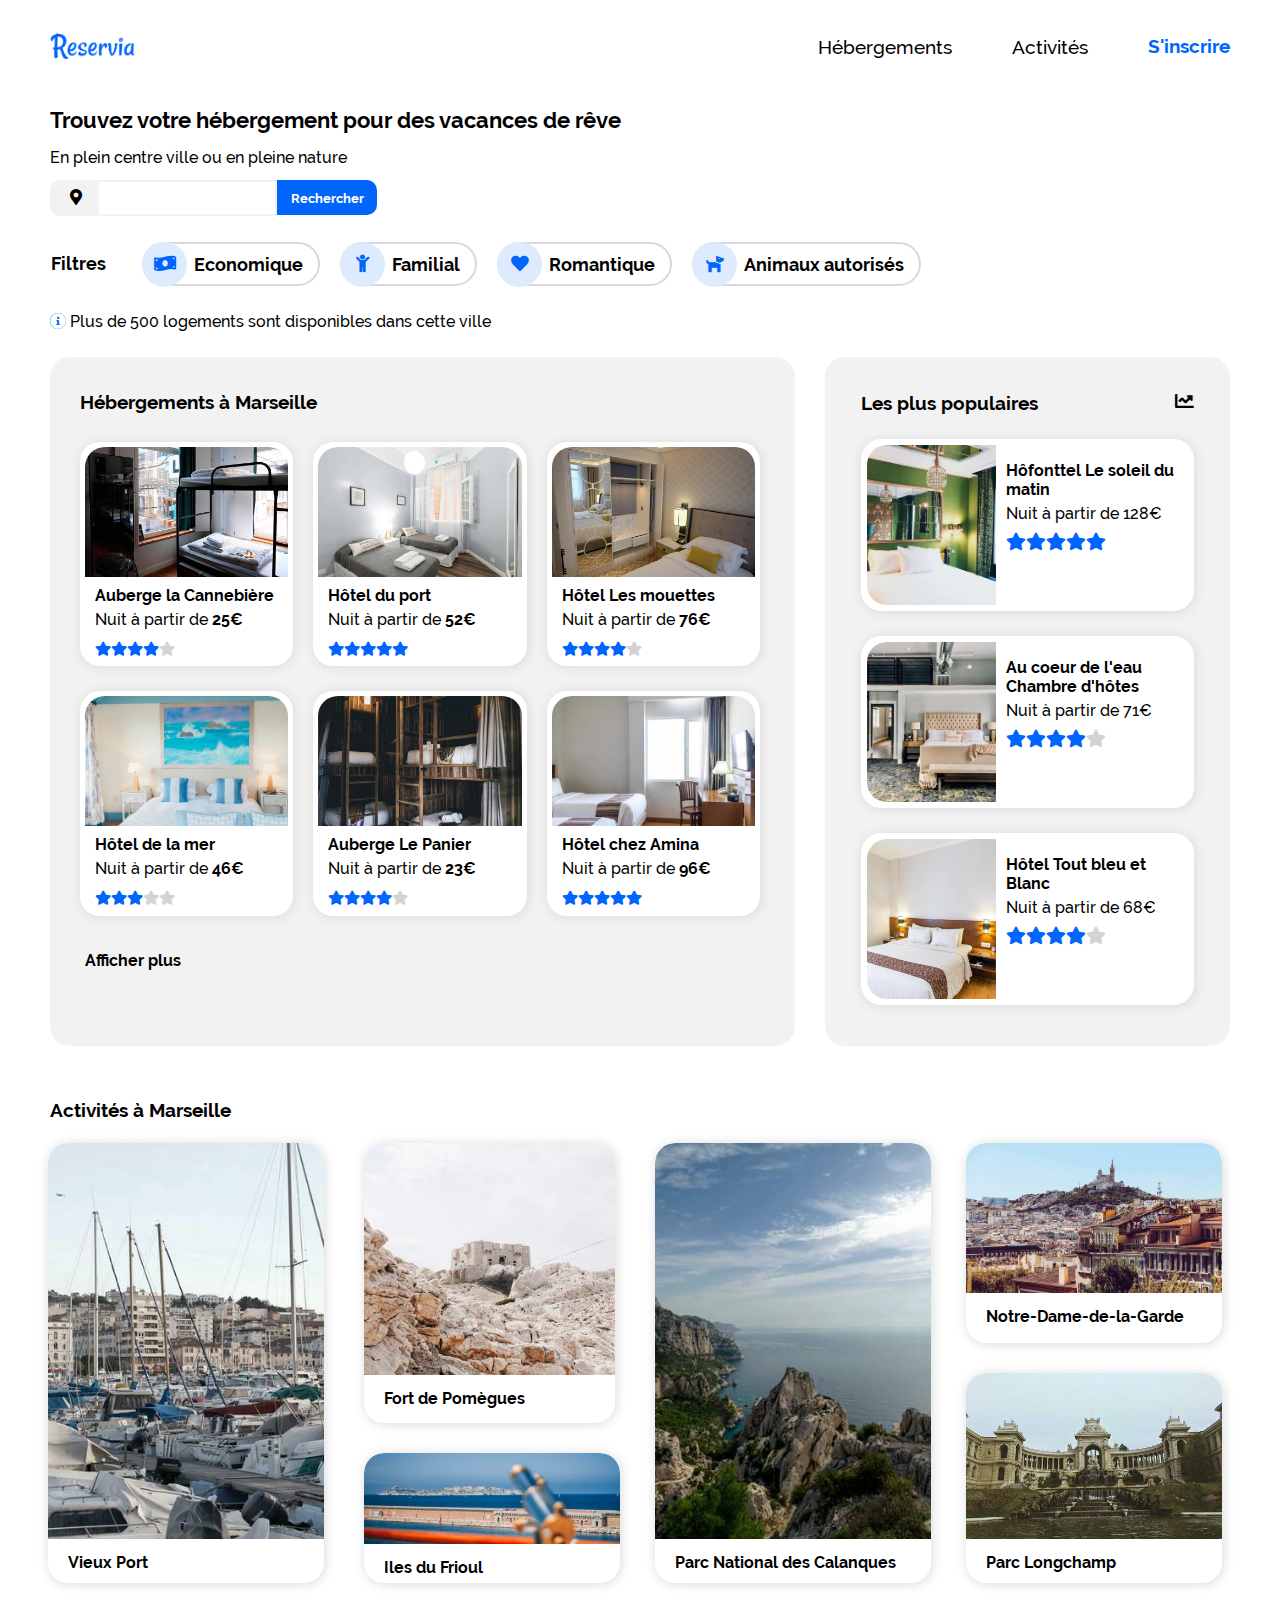
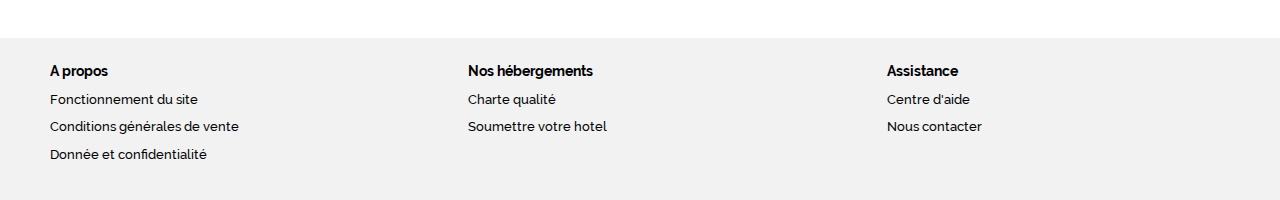
==== commit 1e877748: "fontawesome" ====
--- a/index.html
+++ b/index.html
@@ -167,7 +167,7 @@
 						<div class="popu" onclick="location.href='page_lien.html'">
 							<img class="img2" src="images/hebergements/4_small/emile-guillemot-Bj_rcSC5XfE-unsplash.jpg" alt="Photo de Hotel Le Soleil du matin" /> 
 							<div class="texte">
-								<p class="texte2"><strong>Hôtel Le soleil du matin</strong></p>
+								<p class="texte2"><strong>Hôfonttel Le soleil du matin</strong></p>
 								<p class="texte4">Nuit à partir de 128€</p>
 								
 								<p class="etoile">
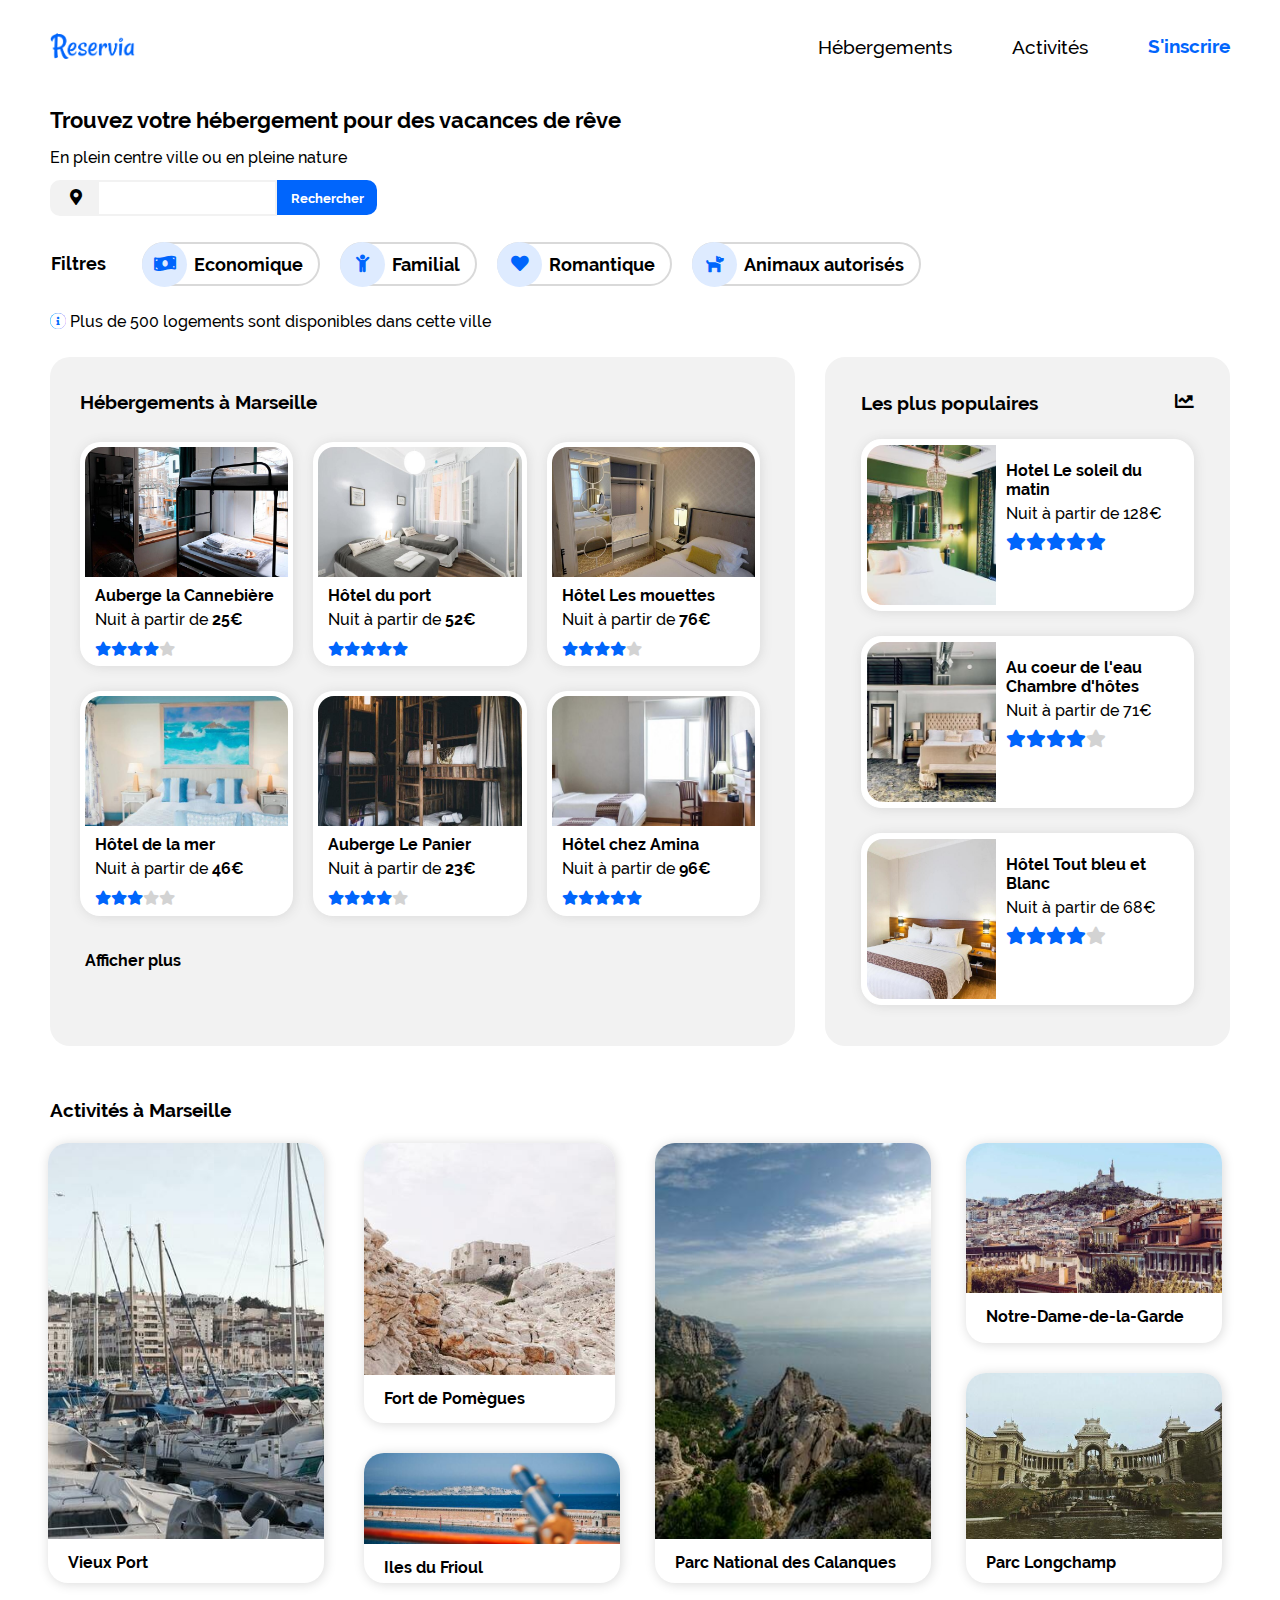
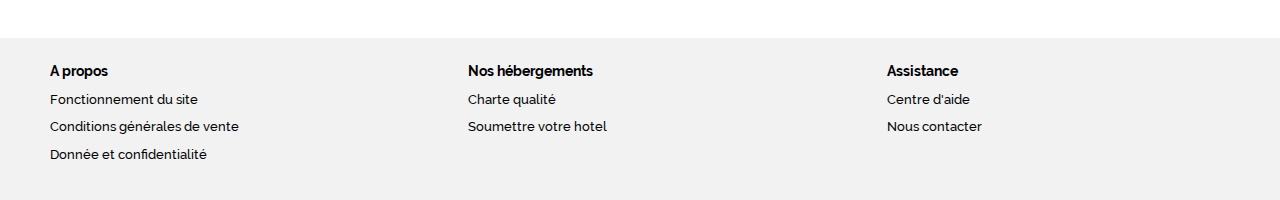
==== commit 4258ac9c: "Finalisation" ====
--- a/index.html
+++ b/index.html
@@ -167,7 +167,7 @@
 						<div class="popu" onclick="location.href='page_lien.html'">
 							<img class="img2" src="images/hebergements/4_small/emile-guillemot-Bj_rcSC5XfE-unsplash.jpg" alt="Photo de Hotel Le Soleil du matin" /> 
 							<div class="texte">
-								<p class="texte2"><strong>Hôfonttel Le soleil du matin</strong></p>
+								<p class="texte2"><strong>Hotel Le soleil du matin</strong></p>
 								<p class="texte4">Nuit à partir de 128€</p>
 								
 								<p class="etoile">
--- a/CSS/Projet2.css
+++ b/CSS/Projet2.css
@@ -231,7 +231,7 @@
 {
 	width: 100%;
 	height: 130px;
-	border-radius: 20px 20px 0 0;
+	border-radius: 16px 16px 0 0;
 	object-fit: cover;
 }
 
@@ -239,7 +239,7 @@
 {
 	width: 40%;
 	height: 160px;
-	border-radius: 20px 0 0 20px;
+	border-radius: 16px 0 0 16px;
 	float: left;
 	object-fit: cover;
 }
@@ -249,7 +249,7 @@
 	width: 100%;
 	height: 90%;
 	object-fit: cover;
-	border-radius: 20px 20px 0 0;
+	border-radius: 16px 16px 0 0;
 }
 
 .img4
@@ -257,7 +257,7 @@
 	width: 100%;
 	height: 83%;
 	object-fit: cover;
-	border-radius: 20px 20px 0 0;
+	border-radius: 16px 16px 0 0;
 }
 
 .img5
@@ -265,7 +265,7 @@
 	width: 100%;
 	height: 70%;
 	object-fit: cover;
-	border-radius: 20px 20px 0 0;
+	border-radius: 16px 16px 0 0;
 }
 
 .img6
@@ -273,7 +273,7 @@
 	width: 100%;
 	height: 150px;
 	object-fit: cover;
-	border-radius: 20px 20px 0 0;
+	border-radius: 16px 16px 0 0;
 }
 
 .img7
@@ -281,7 +281,7 @@
 	width: 100%;
 	height: 79%;
 	object-fit: cover;
-	border-radius: 20px 20px 0 0;
+	border-radius: 16px 16px 0 0;
 }
 
 .texte1
@@ -726,54 +726,37 @@
 	{
 		width: 100%;
 		height: 140px;
-		border-radius: 50px 50px 0 0;
+		border-radius: 16px 16px 0 0;
 	}
 
 	.img1
 	{
-		width: 100%;
 		height: 140px;
-		border-radius: 50px 50px 0 0;
 	}
 
 	.img3
 	{
-		width: 100%;
 		height: 140px;
-		object-fit: cover;
-		border-radius: 50px 50px 0 0;
 	}
 
 	.img4
 	{
-		width: 100%;
 		height: 140px;
-		object-fit: cover;
-		border-radius: 50px 50px 0 0;
 	}
 
 	.img5
 	{
-		width: 100%;
 		height: 140px;
-		object-fit: cover;
-		border-radius: 50px 50px 0 0;
 	}
 
 	.img6
 	{
-		width: 100%;
 		height: 140px;
-		object-fit: cover;
-		border-radius: 50px 50px 0 0;
 	}
 
 	.img7
 	{
-		width: 100%;
 		height: 140px;
-		object-fit: cover;
-		border-radius: 50px 50px 0 0;
 	}
 	
 	.populaires
@@ -801,7 +784,7 @@
 	{
 		height: 250px;
 		width: 30%;
-		border-radius: 50px;
+		border-radius: 20px;
 		margin-left: 15px;
 		display: flex;
 		flex-direction: column;
@@ -818,7 +801,7 @@
 	{
 		width: 33%;
 		height: 250px;
-		border-radius: 50px;
+		border-radius: 20px;
 		cursor: pointer;
 		margin-left: 13px;
 	}
@@ -826,7 +809,7 @@
 	.Héberge
 	{
 		background-color: white;
-		border-radius: 50px;
+		border-radius: 20px;
 		width: 100%;
 		height: auto;
 		margin: 0;
@@ -865,7 +848,7 @@
 		background-color: white;
 		margin-left: 12px;
 		overflow: hidden;
-		border-radius: 50px;
+		border-radius: 20px;
 		width: 30%;
 		height: 200px;
 		box-shadow: 1px 1px 12px #D9D9D9;
@@ -874,7 +857,7 @@
 	.activité2
 	{
 		background-color: white;
-		border-radius: 50px;
+		border-radius: 20px;
 		width: 65%;
 		height: auto;
 		display: flex;
@@ -885,7 +868,7 @@
 		background-color: white;
 		margin: 10px 10px 20px 0;
 		overflow: hidden;
-		border-radius: 50px;
+		border-radius: 20px;
 		width: 100%;
 		height: 200px;
 		box-shadow: 1px 1px 12px #D9D9D9;
@@ -896,7 +879,7 @@
 		background-color: white;
 		margin: 10px 20px 20px 10px;
 		overflow: hidden;
-		border-radius: 50px;
+		border-radius: 20px;
 		width: 100%;
 		height: 200px;
 		box-shadow: 1px 1px 12px #D9D9D9;
@@ -907,7 +890,7 @@
 		background-color: white;
 		margin-left: 12px;
 		overflow: hidden;
-		border-radius: 50px;
+		border-radius: 20px;
 		width: 30%;
 		height: 200px;
 		box-shadow: 1px 1px 12px #D9D9D9;
@@ -916,7 +899,7 @@
 	.activité4
 	{
 		background-color: white;
-		border-radius: 50px;
+		border-radius: 20px;
 		width: 65%;
 		height: auto;
 		display: flex;
@@ -927,7 +910,7 @@
 		background-color: white;
 		margin: 10px 10px 20px 0;
 		overflow: hidden;
-		border-radius: 50px;
+		border-radius: 20px;
 		width: 100%;
 		height: 200px;
 		box-shadow: 1px 1px 12px #D9D9D9;
@@ -938,7 +921,7 @@
 		background-color: white;
 		margin: 10px 20px 20px 10px;
 		overflow: hidden;
-		border-radius: 50px;
+		border-radius: 20px;
 		width: 100%;
 		height: 200px;
 		box-shadow: 1px 1px 12px #D9D9D9;
@@ -1099,8 +1082,9 @@
 	{
 		background-color: #0065FC;
 		color: white;
-		border-radius: 0 10px 10px 0;
+		border-radius: 10px;
 		width: 40px;
+		margin-left: -10px;
 	}
 
 	input
@@ -1150,7 +1134,7 @@
 		border-radius: 50px;
 		display: inline-block;
 		height: 45px;  
-		width: 40px;
+		width: 45px;
 		margin-right: 10px;
 		display: flex;
 		justify-content: center;
@@ -1195,15 +1179,13 @@
 	.img2
 	{
 		width: 45%;
-		border-radius: 20px 0 0 20px;
+		border-radius: 16px 0 0 16px;
 		float: left;
-		object-fit: cover;
 		display: flex;
 	}
 
 	.img1
 	{
-		border-radius: 20px 20px 0 0;
 		display: flex;
 		padding: 5px;
 		width: 97%;
@@ -1212,36 +1194,26 @@
 	.img3
 	{
 		height: 75%;
-		object-fit: cover;
-		border-radius: 20px 20px 0 0;
 	}
 
 	.img4
 	{
 		height: 75%;
-		object-fit: cover;
-		border-radius: 20px 20px 0 0;
 	}
 
 	.img5
 	{
 		height: 75%;
-		object-fit: cover;
-		border-radius: 20px 20px 0 0;
 	}
 
 	.img6
 	{
 		height: 190px;
-		object-fit: cover;
-		border-radius: 20px 20px 0 0;
 	}
 
 	.img7
 	{
 		height: 75%;
-		object-fit: cover;
-		border-radius: 20px 20px 0 0;
 	}
 
 	.etoile
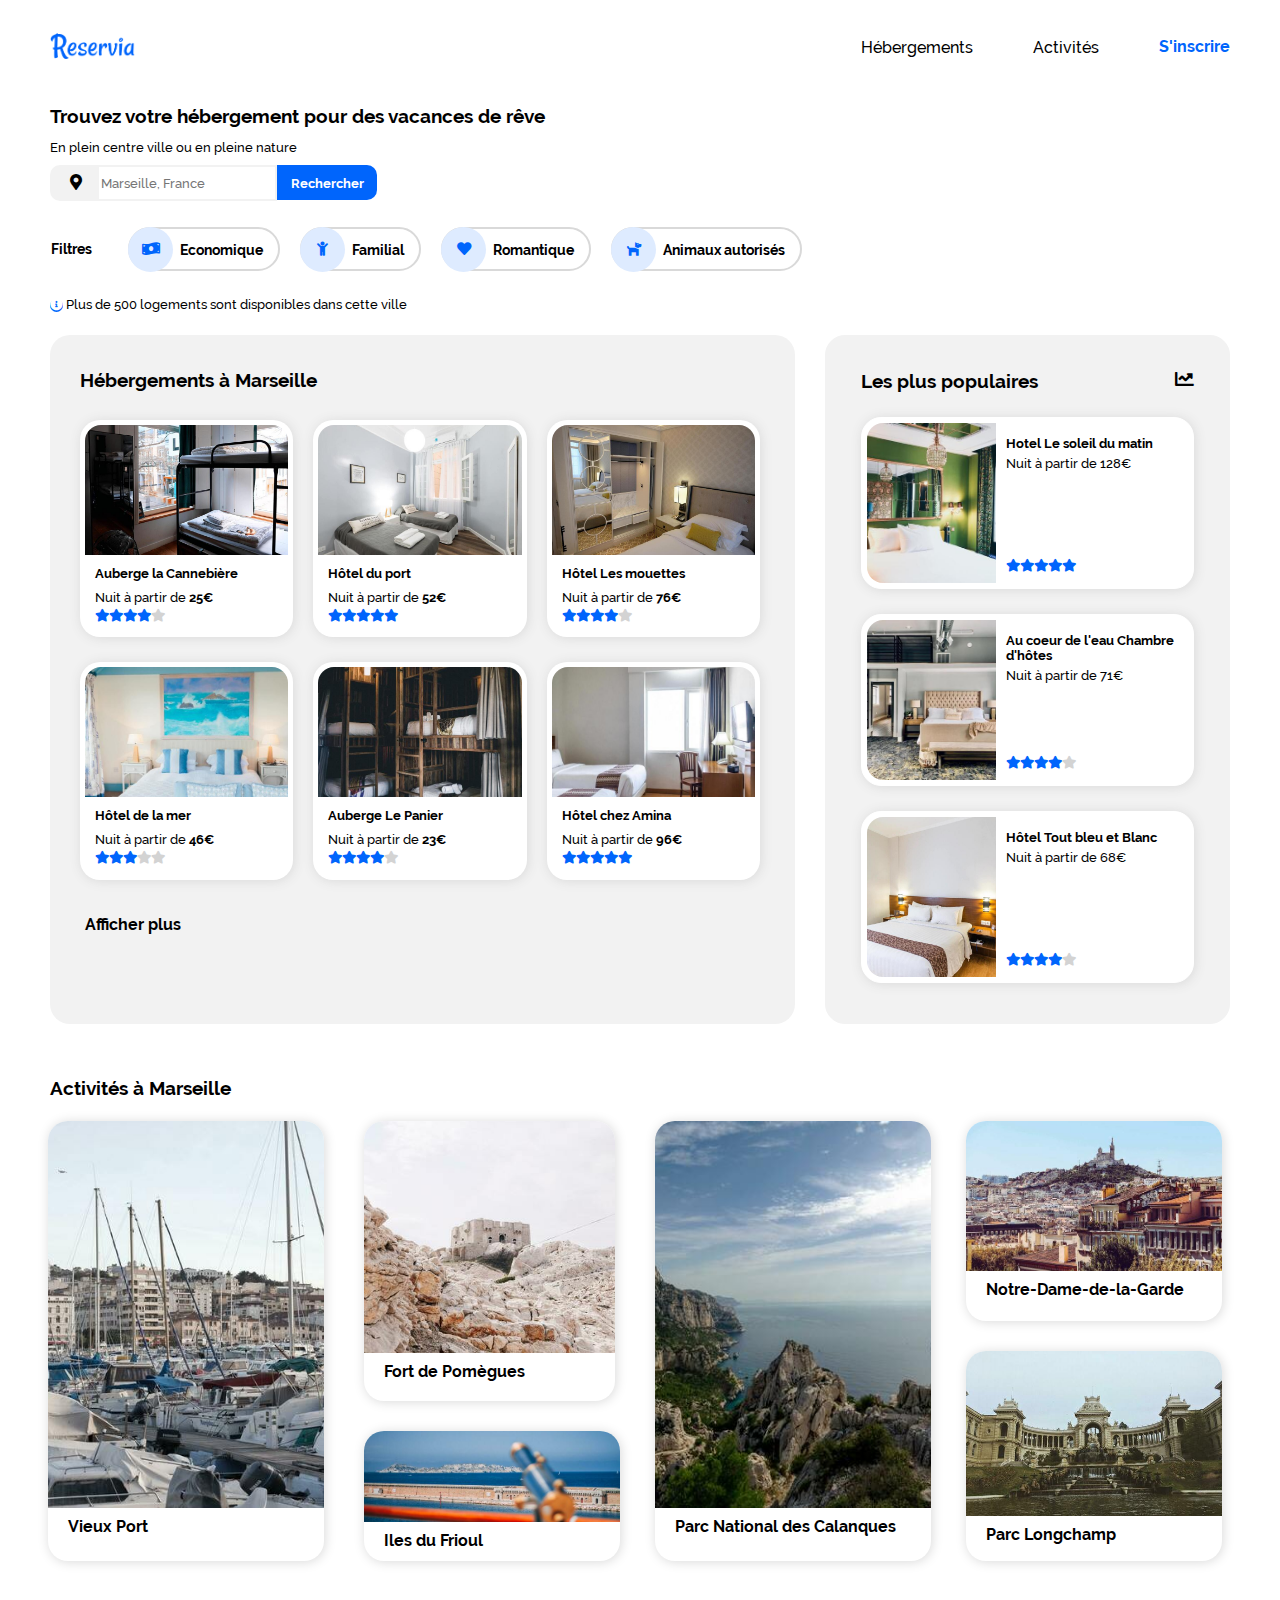
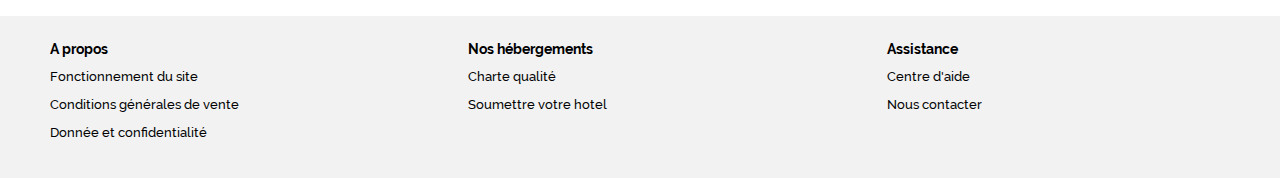
==== commit 3dd9f24f: "11022021" ====
--- a/index.html
+++ b/index.html
@@ -1,294 +1,448 @@
 <!DOCTYPE html>
 <html lang="fr">
-	<head>
-		<meta charset="utf-8" />
-		<link rel="stylesheet" href="CSS/Projet2.css" />
-		<link rel="stylesheet" href="fontawesome/css/all.css" />
-		<meta name="viewport" content="width=device-width, initial-scale=1.0">
-		<title>Reservia</title>
-	</head>
-	
-	<body>
-		<header>
-						
-			<div class="nav">
-						<img class="logo" src="images/logo/Reservia@3x.png" />
-					<div class="iphone">	
-						<a class="menu" href="#Hébergements">Hébergements</a>
-						<a class="activités" href="#Activités">Activités</a>
-					</div>
-						<a class="menu2">S'inscrire</a>
-			</div>
-			
-		</header>
-
-		<section>
-		
-			<h1 class="titre">
-				
-				Trouvez votre hébergement pour des vacances de rêve
-			</h1>
-			
-			<h2 class="sous-titre">
-				En plein centre ville ou en pleine nature
-			</h2>
-			
-			<div class="bouton">
-				<i class="fas fa-map-marker-alt"></i>
-				<input type="search" />
-				<button>
-					<i class="fas fa-search"></i>
-					<span class="rechercher">Rechercher</span>
-				</button>
-			</div>
-			
-			<ul>
-				<li class="filtre"><strong>Filtres</strong>
-				<li class="filtres"><i class="fas fa-money-bill-wave" style="color:#0065FC"></i>Economique</li>
-				<li class="filtres"><i class="fas fa-child" style="color:#0065FC"></i>Familial</li>
-				<li class="filtres"><i class="fas fa-heart" style="color:#0065FC"></i>Romantique</li>
-				<li class="filtres"><i class="fas fa-dog" style="color:#0065FC"></i>Animaux autorisés</li>
-			</ul>
-	
-			<p class="logements">
-				<i class="fas fa-info-circle" style="color:white; background-color:#0065FC; border-radius: 60px;"></i> Plus de 500 logements sont disponibles dans cette ville
-			</p>
-			
-		</section>
-
-			<div id ="conteneur">
-			
-				<section class="Héberge">
-					<h3 id="Hébergements">Hébergements à Marseille</h3>
-				
-					<div id="héberge1">
-				
-						<div class="hébergement" onclick="location.href='page_lien.html'">
-						
-							<img class="img1" src="images/hebergements/4_small/marcus-loke-WQJvWU_HZFo-unsplash.jpg" alt="Photo de Auberge la Cannebière" />
-							<p class="texte1"><strong>Auberge la Cannebière</strong></p>
-							<p class="texte4">Nuit à partir de <strong>25€</strong></p>
-							
-								<p class="etoile">
-									<i class="fas fa-star" style="color:#0065FC"></i>
-									<i class="fas fa-star" style="color:#0065FC"></i>
-									<i class="fas fa-star" style="color:#0065FC"></i>
-									<i class="fas fa-star" style="color:#0065FC"></i>
-									<i class="fas fa-star" style="color:#D3D3D3"></i>
-								</p>
-							
-						</div>
-					
-						<div class="hébergement" onclick="location.href='page_lien.html'">
-							<img class="img1" src="images/hebergements/4_small/fred-kleber-gTbaxaVLvsg-unsplash.jpg" alt="Photo de Hotel du port" />
-							<p class="texte1"><strong>Hôtel du port</strong></p>
-							<p class="texte4">Nuit à partir de <strong>52€</strong></p>
-
-								<p class="etoile">
-								<i class="fas fa-star" style="color:#0065FC"></i>
-								<i class="fas fa-star" style="color:#0065FC"></i>
-								<i class="fas fa-star" style="color:#0065FC"></i>
-								<i class="fas fa-star" style="color:#0065FC"></i>
-								<i class="fas fa-star" style="color:#0065FC"></i>
-								</p>
-						</div>
-					
-						<div class="hébergement" onclick="location.href='page_lien.html'">
-							<img class="img1" src="images/hebergements/4_small/reisetopia-B8WIgxA_PFU-unsplash.jpg" alt="Photo de Hotel les mouettes" />
-							<p class="texte1"><strong>Hôtel Les mouettes</strong></p>
-							<p class="texte4">Nuit à partir de <strong>76€</strong></p>
-
-								<p class="etoile">
-								<i class="fas fa-star" style="color:#0065FC"></i>
-								<i class="fas fa-star" style="color:#0065FC"></i>
-								<i class="fas fa-star" style="color:#0065FC"></i>
-								<i class="fas fa-star" style="color:#0065FC"></i>
-								<i class="fas fa-star" style="color:#D3D3D3"></i>
-								</p>
-						</div>
-					</div>
-					
-					<div id="héberge2">
-						<div class="hébergement" onclick="location.href='page_lien.html'">
-							<img class="img1" src="images/hebergements/4_small/annie-spratt-Eg1qcIitAuA-unsplash.jpg" alt="Photo de Hotel de la mer" />
-							<p class="texte1"><strong>Hôtel de la mer</strong></p>
-							<p class="texte4">Nuit à partir de <strong>46€</strong></p>
-
-								<p class="etoile">
-								<i class="fas fa-star" style="color:#0065FC"></i>
-								<i class="fas fa-star" style="color:#0065FC"></i>
-								<i class="fas fa-star" style="color:#0065FC"></i>
-								<i class="fas fa-star" style="color:#D3D3D3"></i>
-								<i class="fas fa-star" style="color:#D3D3D3"></i>
-								</p>
-							
-						</div>
-					
-						<div class="hébergement" onclick="location.href='page_lien.html'">
-							<img class="img1" src="images/hebergements/4_small/nicate-lee-kT-ZyaiwBe0-unsplash.jpg" alt="Photo de Auberge Le Panier" />
-							<p class="texte1"><strong>Auberge Le Panier</strong></p>
-							<p class="texte4">Nuit à partir de <strong>23€</strong></p>
-
-								<p class="etoile">
-								<i class="fas fa-star" style="color:#0065FC"></i>
-								<i class="fas fa-star" style="color:#0065FC"></i>
-								<i class="fas fa-star" style="color:#0065FC"></i>
-								<i class="fas fa-star" style="color:#0065FC"></i>
-								<i class="fas fa-star" style="color:#D3D3D3"></i>
-								</p>
-							
-						</div>
-					
-						<div class="hébergement" onclick="location.href='page_lien.html'">
-							<img class="img1" src="images/hebergements/4_small/febrian-zakaria-M6S1WvfW68A-unsplash.jpg" alt="Photo de Hotel chez Amina" />
-							<p class="texte1"><strong>Hôtel chez Amina</strong></p>
-							<p class="texte4">Nuit à partir de <strong>96€</strong></p>
-
-								<p class="etoile">
-								<i class="fas fa-star" style="color:#0065FC"></i>
-								<i class="fas fa-star" style="color:#0065FC"></i>
-								<i class="fas fa-star" style="color:#0065FC"></i>
-								<i class="fas fa-star" style="color:#0065FC"></i>
-								<i class="fas fa-star" style="color:#0065FC"></i>
-								</p>
-							
-						</div>
-					</div>
-					<p class="aff"><strong>Afficher plus</strong>
-					</p>
-				
-				</section>
-	
-				<section class="populaires">
-				
-					<h3>Les plus populaires<i class="fas fa-chart-line"></i></h3>
-																
-					<div class="Populaire">
-						<div class="popu" onclick="location.href='page_lien.html'">
-							<img class="img2" src="images/hebergements/4_small/emile-guillemot-Bj_rcSC5XfE-unsplash.jpg" alt="Photo de Hotel Le Soleil du matin" /> 
-							<div class="texte">
-								<p class="texte2"><strong>Hotel Le soleil du matin</strong></p>
-								<p class="texte4">Nuit à partir de 128€</p>
-								
-								<p class="etoile">
-									<i class="fas fa-star" style="color:#0065FC"></i>
-									<i class="fas fa-star" style="color:#0065FC"></i>
-									<i class="fas fa-star" style="color:#0065FC"></i>
-									<i class="fas fa-star" style="color:#0065FC"></i>
-									<i class="fas fa-star" style="color:#0065FC"></i>
-								</p>
-							</div>
-						</div>
-						
-						<div class="popu" onclick="location.href='page_lien.html'">
-							<img class="img2" src="images/hebergements/4_small/aw-creative-VGs8z60yT2c-unsplash.jpg" alt="Photo de Au coeur de l'eau Chambre d'hotes" />
-							<div class="texte">
-								<p class="texte2"><strong>Au coeur de l'eau Chambre d'hôtes</strong></p>
-								<p class="texte4">Nuit à partir de 71€</p>
-								
-								<p class="etoile">
-									<i class="fas fa-star" style="color:#0065FC"></i>
-									<i class="fas fa-star" style="color:#0065FC"></i>
-									<i class="fas fa-star" style="color:#0065FC"></i>
-									<i class="fas fa-star" style="color:#0065FC"></i>
-									<i class="fas fa-star" style="color:#D3D3D3"></i>
-								</p>
-							</div>
-						</div>
-						
-						<div class="popu" onclick="location.href='page_lien.html'">
-							<img class="img2" src="images/hebergements/4_small/febrian-zakaria-sjvU0THccQA-unsplash.jpg" alt="Photo de Hotel tout bleu et blanc" />
-							<div class="texte">
-								<p class="texte2"><strong>Hôtel Tout bleu et Blanc</strong></p>
-								<p class="texte4">Nuit à partir de 68€</p>
-								
-								<p class="etoile">
-									<i class="fas fa-star" style="color:#0065FC"></i>
-									<i class="fas fa-star" style="color:#0065FC"></i>
-									<i class="fas fa-star" style="color:#0065FC"></i>
-									<i class="fas fa-star" style="color:#0065FC"></i>
-									<i class="fas fa-star" style="color:#D3D3D3"></i>
-								</p>
-							</div>
-						</div>
-					</div>
-				</section>
-	
-			</div>
-	
-				<section>
-				
-					<h3 id="Activités" class="Activité">Activités à Marseille</h3>
-					
-					<div class="activ">
-						
-							<div class="activité1" onclick="location.href='page_lien.html'">
-								<img class="img3" src="images/activités/4_small/reno-laithienne-QUgJhdY5Fyk-unsplash.jpg" alt="Photo de Vieux Port" />
-								<p class="texte3">Vieux Port
-								</p>
-							</div>
-					
-							<div class="activité2">
-						
-								<div class="activité21" onclick="location.href='page_lien.html'">
-									<img class="img4" src="images/activités/4_small/paul-hermann-QFTrLdQIRhI-unsplash.jpg" alt="Photo de Fort de Pomègues" />
-									<p class="texte3">Fort de Pomègues
-									</p>
-								</div>
-								
-								<div class="activité22" onclick="location.href='page_lien.html'">
-									<img class="img5" src="images/activités/4_small/kevin-hikari-rV_Qd1l-VXg-unsplash.jpg" alt="Photo de Iles du Frioul" />
-									<p class="texte3">Iles du Frioul
-									</p>
-								</div>
-							</div>
-						
-						
-							<div class="activité3" onclick="location.href='page_lien.html'">
-								<img class="img3" src="images/activités/4_small/kilyan-sockalingum-NR8-cBCN3aI-unsplash.jpg" alt="Photo de Parc National des calanques" />
-								<p class="texte3">Parc National des Calanques
-								</p>
-							</div>
-						
-							<div class="activité4">
-								<div class="activité41" onclick="location.href='page_lien.html'">
-									<div class="cadre41">
-										<img class="img6"src="images/activités/4_small/florian-wehde-xW9e8gdotxI-unsplash.jpg" alt="Photo de Notre-Dame-de-la-Garde" />
-									</div>
-									<p class="texte3">Notre-Dame-de-la-Garde
-									</p>
-								</div>
-								
-								<div class="activité42" onclick="location.href='page_lien.html'">
-									<img class="img7" src="images/activités/4_small/lena-paulin-wH2-EJoDcV0-unsplash.jpg" alt="Photo de Parc Longchamp" />
-									<p class="texte3">Parc Longchamp
-									</p>
-								</div>
-							</div>
-						
-					</div>
-				</section>
-
-			<footer>
-		
-				<div class="element"><strong>A propos</strong>
-					<p>Fonctionnement du site</p>
-					<p>Conditions générales de vente</p>
-					<p>Donnée et confidentialité</p>
-				</div>
-						
-				<div class="element"><strong>Nos hébergements</strong>
-					<p>Charte qualité</p>
-					<p>Soumettre votre hotel</p>
-				</div>
-						
-				<div class="element"><strong>Assistance</strong>
-					<p>Centre d'aide</p>
-					<p>Nous contacter</p>
-				</div>
-						
-			</footer>		
-	</body>	
-	
-	
-</html>+    <head>
+        <meta charset="utf-8" />
+        <link rel="stylesheet" href="CSS/Projet2.css" />
+        <link rel="stylesheet" href="fontawesome/css/all.css" />
+        <meta name="viewport" content="width=device-width, initial-scale=1.0" />
+        <title>Reservia</title>
+    </head>
+
+    <body>
+        <header>
+            <div class="nav">
+                <img
+                    class="logo"
+                    src="images/logo/Reservia@3x.png"
+                    alt="Logo Réservia"
+                />
+                <div class="iphone">
+                    <a class="menu" href="#Hébergements">Hébergements</a>
+                    <a class="activités" href="#Activités">Activités</a>
+                </div>
+                <a class="menu2">S'inscrire</a>
+            </div>
+        </header>
+
+        <section>
+            <h1 class="titre">
+                Trouvez votre hébergement pour des vacances de rêve
+            </h1>
+
+            <h2 class="sous-titre">
+                En plein centre ville ou en pleine nature
+            </h2>
+
+            <div class="bouton">
+                <i class="fas fa-map-marker-alt"></i>
+                <input type="search" required placeholder="Marseille, France" />
+                <button>
+                    <i class="fas fa-search"></i>
+                    <span class="rechercher">Rechercher</span>
+                </button>
+            </div>
+
+            <ul>
+                <li class="filtre"><strong>Filtres</strong></li>
+                <li class="filtres">
+                    <i class="fas fa-money-bill-wave" style="color: #0065fc"></i
+                    >Economique
+                </li>
+                <li class="filtres">
+                    <i class="fas fa-child" style="color: #0065fc"></i>Familial
+                </li>
+                <li class="filtres">
+                    <i class="fas fa-heart" style="color: #0065fc"></i
+                    >Romantique
+                </li>
+                <li class="filtres">
+                    <i class="fas fa-dog" style="color: #0065fc"></i>Animaux
+                    autorisés
+                </li>
+            </ul>
+
+            <p class="logements">
+                <i
+                    class="fas fa-info-circle"
+                    style="
+                        color: white;
+                        background-color: #0065fc;
+                        border-radius: 60px;
+                    "
+                ></i>
+                Plus de 500 logements sont disponibles dans cette ville
+            </p>
+        </section>
+
+        <section id="conteneur">
+            <div class="Héberge">
+                <h3 id="Hébergements">Hébergements à Marseille</h3>
+
+                <div id="héberge1">
+                    <div
+                        class="hébergement"
+                        onclick="location.href='page_lien.html'"
+                    >
+                        <img
+                            class="img1"
+                            src="images/hebergements/4_small/marcus-loke-WQJvWU_HZFo-unsplash.jpg"
+                            alt="Photo de Auberge la Cannebière"
+                        />
+                        <p class="texte1">
+                            <strong>Auberge la Cannebière</strong>
+                        </p>
+                        <p class="texte4">
+                            Nuit à partir de <strong>25€</strong>
+                        </p>
+
+                        <p class="etoile">
+                            <i class="fas fa-star" style="color: #0065fc"></i>
+                            <i class="fas fa-star" style="color: #0065fc"></i>
+                            <i class="fas fa-star" style="color: #0065fc"></i>
+                            <i class="fas fa-star" style="color: #0065fc"></i>
+                            <i class="fas fa-star" style="color: #d3d3d3"></i>
+                        </p>
+                    </div>
+
+                    <div
+                        class="hébergement"
+                        onclick="location.href='page_lien.html'"
+                    >
+                        <img
+                            class="img1"
+                            src="images/hebergements/4_small/fred-kleber-gTbaxaVLvsg-unsplash.jpg"
+                            alt="Photo de Hotel du port"
+                        />
+                        <p class="texte1"><strong>Hôtel du port</strong></p>
+                        <p class="texte4">
+                            Nuit à partir de <strong>52€</strong>
+                        </p>
+
+                        <p class="etoile">
+                            <i class="fas fa-star" style="color: #0065fc"></i>
+                            <i class="fas fa-star" style="color: #0065fc"></i>
+                            <i class="fas fa-star" style="color: #0065fc"></i>
+                            <i class="fas fa-star" style="color: #0065fc"></i>
+                            <i class="fas fa-star" style="color: #0065fc"></i>
+                        </p>
+                    </div>
+
+                    <div
+                        class="hébergement"
+                        onclick="location.href='page_lien.html'"
+                    >
+                        <img
+                            class="img1"
+                            src="images/hebergements/4_small/reisetopia-B8WIgxA_PFU-unsplash.jpg"
+                            alt="Photo de Hotel les mouettes"
+                        />
+                        <p class="texte1">
+                            <strong>Hôtel Les mouettes</strong>
+                        </p>
+                        <p class="texte4">
+                            Nuit à partir de <strong>76€</strong>
+                        </p>
+
+                        <p class="etoile">
+                            <i class="fas fa-star" style="color: #0065fc"></i>
+                            <i class="fas fa-star" style="color: #0065fc"></i>
+                            <i class="fas fa-star" style="color: #0065fc"></i>
+                            <i class="fas fa-star" style="color: #0065fc"></i>
+                            <i class="fas fa-star" style="color: #d3d3d3"></i>
+                        </p>
+                    </div>
+                </div>
+
+                <div id="héberge2">
+                    <div
+                        class="hébergement"
+                        onclick="location.href='page_lien.html'"
+                    >
+                        <img
+                            class="img1"
+                            src="images/hebergements/4_small/annie-spratt-Eg1qcIitAuA-unsplash.jpg"
+                            alt="Photo de Hotel de la mer"
+                        />
+                        <p class="texte1"><strong>Hôtel de la mer</strong></p>
+                        <p class="texte4">
+                            Nuit à partir de <strong>46€</strong>
+                        </p>
+
+                        <p class="etoile">
+                            <i class="fas fa-star" style="color: #0065fc"></i>
+                            <i class="fas fa-star" style="color: #0065fc"></i>
+                            <i class="fas fa-star" style="color: #0065fc"></i>
+                            <i class="fas fa-star" style="color: #d3d3d3"></i>
+                            <i class="fas fa-star" style="color: #d3d3d3"></i>
+                        </p>
+                    </div>
+
+                    <div
+                        class="hébergement"
+                        onclick="location.href='page_lien.html'"
+                    >
+                        <img
+                            class="img1"
+                            src="images/hebergements/4_small/nicate-lee-kT-ZyaiwBe0-unsplash.jpg"
+                            alt="Photo de Auberge Le Panier"
+                        />
+                        <p class="texte1"><strong>Auberge Le Panier</strong></p>
+                        <p class="texte4">
+                            Nuit à partir de <strong>23€</strong>
+                        </p>
+
+                        <p class="etoile">
+                            <i class="fas fa-star" style="color: #0065fc"></i>
+                            <i class="fas fa-star" style="color: #0065fc"></i>
+                            <i class="fas fa-star" style="color: #0065fc"></i>
+                            <i class="fas fa-star" style="color: #0065fc"></i>
+                            <i class="fas fa-star" style="color: #d3d3d3"></i>
+                        </p>
+                    </div>
+
+                    <div
+                        class="hébergement"
+                        onclick="location.href='page_lien.html'"
+                    >
+                        <img
+                            class="img1"
+                            src="images/hebergements/4_small/febrian-zakaria-M6S1WvfW68A-unsplash.jpg"
+                            alt="Photo de Hotel chez Amina"
+                        />
+                        <p class="texte1"><strong>Hôtel chez Amina</strong></p>
+                        <p class="texte4">
+                            Nuit à partir de <strong>96€</strong>
+                        </p>
+
+                        <p class="etoile">
+                            <i class="fas fa-star" style="color: #0065fc"></i>
+                            <i class="fas fa-star" style="color: #0065fc"></i>
+                            <i class="fas fa-star" style="color: #0065fc"></i>
+                            <i class="fas fa-star" style="color: #0065fc"></i>
+                            <i class="fas fa-star" style="color: #0065fc"></i>
+                        </p>
+                    </div>
+                </div>
+                <p class="aff"><strong>Afficher plus</strong></p>
+            </div>
+
+            <div class="populaires">
+                <h3>Les plus populaires<i class="fas fa-chart-line"></i></h3>
+
+                <div class="Populaire">
+                    <div class="popu" onclick="location.href='page_lien.html'">
+                        <img
+                            class="img2"
+                            src="images/hebergements/4_small/emile-guillemot-Bj_rcSC5XfE-unsplash.jpg"
+                            alt="Photo de Hotel Le Soleil du matin"
+                        />
+                        <div class="texte">
+                            <p class="texte2">
+                                <strong>Hotel Le soleil du matin</strong>
+                            </p>
+                            <p class="texte4">Nuit à partir de 128€</p>
+
+                            <p class="etoile">
+                                <i
+                                    class="fas fa-star"
+                                    style="color: #0065fc"
+                                ></i>
+                                <i
+                                    class="fas fa-star"
+                                    style="color: #0065fc"
+                                ></i>
+                                <i
+                                    class="fas fa-star"
+                                    style="color: #0065fc"
+                                ></i>
+                                <i
+                                    class="fas fa-star"
+                                    style="color: #0065fc"
+                                ></i>
+                                <i
+                                    class="fas fa-star"
+                                    style="color: #0065fc"
+                                ></i>
+                            </p>
+                        </div>
+                    </div>
+
+                    <div class="popu" onclick="location.href='page_lien.html'">
+                        <img
+                            class="img2"
+                            src="images/hebergements/4_small/aw-creative-VGs8z60yT2c-unsplash.jpg"
+                            alt="Photo de Au coeur de l'eau Chambre d'hotes"
+                        />
+                        <div class="texte">
+                            <p class="texte2">
+                                <strong
+                                    >Au coeur de l'eau Chambre d'hôtes</strong
+                                >
+                            </p>
+                            <p class="texte4">Nuit à partir de 71€</p>
+
+                            <p class="etoile">
+                                <i
+                                    class="fas fa-star"
+                                    style="color: #0065fc"
+                                ></i>
+                                <i
+                                    class="fas fa-star"
+                                    style="color: #0065fc"
+                                ></i>
+                                <i
+                                    class="fas fa-star"
+                                    style="color: #0065fc"
+                                ></i>
+                                <i
+                                    class="fas fa-star"
+                                    style="color: #0065fc"
+                                ></i>
+                                <i
+                                    class="fas fa-star"
+                                    style="color: #d3d3d3"
+                                ></i>
+                            </p>
+                        </div>
+                    </div>
+
+                    <div class="popu" onclick="location.href='page_lien.html'">
+                        <img
+                            class="img2"
+                            src="images/hebergements/4_small/febrian-zakaria-sjvU0THccQA-unsplash.jpg"
+                            alt="Photo de Hotel tout bleu et blanc"
+                        />
+                        <div class="texte">
+                            <p class="texte2">
+                                <strong>Hôtel Tout bleu et Blanc</strong>
+                            </p>
+                            <p class="texte4">Nuit à partir de 68€</p>
+
+                            <p class="etoile">
+                                <i
+                                    class="fas fa-star"
+                                    style="color: #0065fc"
+                                ></i>
+                                <i
+                                    class="fas fa-star"
+                                    style="color: #0065fc"
+                                ></i>
+                                <i
+                                    class="fas fa-star"
+                                    style="color: #0065fc"
+                                ></i>
+                                <i
+                                    class="fas fa-star"
+                                    style="color: #0065fc"
+                                ></i>
+                                <i
+                                    class="fas fa-star"
+                                    style="color: #d3d3d3"
+                                ></i>
+                            </p>
+                        </div>
+                    </div>
+                </div>
+            </div>
+        </section>
+
+        <section>
+            <h3 id="Activités" class="Activité">Activités à Marseille</h3>
+
+            <div class="activ">
+                <div class="activité1" onclick="location.href='page_lien.html'">
+                    <img
+                        class="img3"
+                        src="images/activités/4_small/reno-laithienne-QUgJhdY5Fyk-unsplash.jpg"
+                        alt="Photo de Vieux Port"
+                    />
+                    <p class="texte3">Vieux Port</p>
+                </div>
+
+                <div class="activité2">
+                    <div
+                        class="activité21"
+                        onclick="location.href='page_lien.html'"
+                    >
+                        <img
+                            class="img4"
+                            src="images/activités/4_small/paul-hermann-QFTrLdQIRhI-unsplash.jpg"
+                            alt="Photo de Fort de Pomègues"
+                        />
+                        <p class="texte3">Fort de Pomègues</p>
+                    </div>
+
+                    <div
+                        class="activité22"
+                        onclick="location.href='page_lien.html'"
+                    >
+                        <img
+                            class="img5"
+                            src="images/activités/4_small/kevin-hikari-rV_Qd1l-VXg-unsplash.jpg"
+                            alt="Photo de Iles du Frioul"
+                        />
+                        <p class="texte3">Iles du Frioul</p>
+                    </div>
+                </div>
+
+                <div class="activité3" onclick="location.href='page_lien.html'">
+                    <img
+                        class="img3"
+                        src="images/activités/4_small/kilyan-sockalingum-NR8-cBCN3aI-unsplash.jpg"
+                        alt="Photo de Parc National des calanques"
+                    />
+                    <p class="texte3">Parc National des Calanques</p>
+                </div>
+
+                <div class="activité4">
+                    <div
+                        class="activité41"
+                        onclick="location.href='page_lien.html'"
+                    >
+                        <div class="cadre41">
+                            <img
+                                class="img6"
+                                src="images/activités/4_small/florian-wehde-xW9e8gdotxI-unsplash.jpg"
+                                alt="Photo de Notre-Dame-de-la-Garde"
+                            />
+                        </div>
+                        <p class="texte3">Notre-Dame-de-la-Garde</p>
+                    </div>
+
+                    <div
+                        class="activité42"
+                        onclick="location.href='page_lien.html'"
+                    >
+                        <img
+                            class="img7"
+                            src="images/activités/4_small/lena-paulin-wH2-EJoDcV0-unsplash.jpg"
+                            alt="Photo de Parc Longchamp"
+                        />
+                        <p class="texte3">Parc Longchamp</p>
+                    </div>
+                </div>
+            </div>
+        </section>
+
+        <footer>
+            <div class="element">
+                <strong>A propos</strong>
+                <p>Fonctionnement du site</p>
+                <p>Conditions générales de vente</p>
+                <p>Donnée et confidentialité</p>
+            </div>
+
+            <div class="element">
+                <strong>Nos hébergements</strong>
+                <p>Charte qualité</p>
+                <p>Soumettre votre hotel</p>
+            </div>
+
+            <div class="element">
+                <strong>Assistance</strong>
+                <p>Centre d'aide</p>
+                <p>Nous contacter</p>
+            </div>
+        </footer>
+    </body>
+</html>
--- a/CSS/Projet2.css
+++ b/CSS/Projet2.css
@@ -1,1470 +1,1267 @@
-@font-face
-{
-    font-family: 'Raleway';
-    src: url('../fonts/Raleway-Medium.ttf');
-    src: url('../fonts/Raleway-Medium.ttf') format('truetype');
-}
-
-@font-face
-{
-	font-family: Raleway;
-	src: url('../fonts/Raleway-Bold.ttf');
-	font-weight: bold;
-}
-
-body
-{
-	font-family: 'Raleway', sans-serif;
-	margin: 0;
-}
-
-header
-{
-	margin-left: 50px;
-	margin-right: 50px;
-}
-
-.nav
-{
-	display: flex;
-	justify-content: flex-end;
-	width: 100%;
-	margin-top: 0px;
-	font-size: 1.2em;
-	align-items: center;
-}
-
-.iphone
-{
-	display: flex;
-	align-items: center;
-}
-
-.menu
-{
-	color: black;
-	border-top: 2px solid white;
-	height: 90px;
-	display: flex;
-	align-items: center;
-	margin-right: 40px;
-	padding-right: 10px;
-	padding-left: 10px;
-}
-
-.menu:hover
-{
-	color: #0065FC;
-	border-top: 2px solid #0065FC;
-}
-
-.activités
-{
-	color: black;
-	border-top: 2px solid white;
-	height: 90px;
-	display: flex;
-	align-items: center;
-	padding-right: 10px;
-	padding-left: 10px;
-}
-
-.activités:hover
-{
-	border-top: 2px solid #0065FC;
-	color: #0065FC;
-}
-
-.menu2
-{
-	color: #0065FC;
-	margin-left: 50px;
-	font-weight: bold;
-}
-.logo
-{
-	width: 85px;
-	height: auto;
-	margin-right: auto;
-}
-	
-.nav a
-{
-	text-decoration: none;
-}
-
-.titre
-{
-	margin-left: 50px;
-	font-size: 1.4em;
-	font-weight: bold;
-	margin-right: 50px;
-}
-
-h2
-{
-	font-size: 1em;
-	margin-left: 50px;
-	font-weight: normal;
-}
-
-.fa-map-marker-alt
-{
-	background-color: #F2F2F2;
-	color: black;
-	border-radius: 10px 0 0 10px;
-	display: inline-block;
-	height: 18px;   
-	width: 18px;
-	align-items: center;
-	justify-content: center;
-	padding: 9px 9px 9px 20px;
-	margin-left: 50px;
-}
-
-.fa-search
-{
-	display: none !important;
-}
-
-.rechercher
-{
-	display: flex;
-	justify-content: center;
-}
-
-.bouton
-{
-	display: flex;
-}
-
-button
-{
-	background-color: #0065FC;
-	color: white;
-	border-radius: 0 10px 10px 0;
-	height: 35px;
-	width: 100px;
-	border: none;
-	font-weight: bold;
-	font-family: 'Raleway', sans-serif;
-}
-
-input
-{
-	height: 36px;
-	width: 180px;
-	border: 2px solid #F2F2F2;
-	font-family: 'Raleway', sans-serif;
-}
-
-ul
-{
-	background-color: white;
-	display: flex;
-	list-style-type: none;
-	font-weight: bold;
-
-}
-
-.filtres
-{
-	position: relative;
-}
-
-.filtres i
-{
-	position: absolute;
-	left: -2px;
-	background-color: #DEEBFF;
-	color: black;
-	border-radius: 50px;
-	display: inline-block;
-	height: 45px;   
-	width: 30px;
-}
-
-li
-{
-	font-size: 1.1em;
-	border: 2px solid #D9D9D9;
-	border-radius: 40px;
-	margin: 10px;
-	align-items: center;
-	justify-content: center;
-	height: 40px;
-	width: auto;
-	padding-left: 50px;
-	padding-right: 15px;
-	display: flex;
-}
-
-.filtres:hover
-{
-	background-color: #DEEBFF;
-}
-
-.filtre
-{
-	border: 1px solid white;
-	border-radius: 20px 20px 20px 20px;
-	margin-left: 10px;
-	padding-left: 0px;
-}
-
-.filtres i 
-{
-	display: flex;
-	justify-content: center;
-	align-items: center;
-	width: 45px;
-	height: 45px; 
-}
-
-.logements
-{
-	font-size: 1em;
-	margin-left: 50px;
-}
-
-.img1
-{
-	width: 100%;
-	height: 130px;
-	border-radius: 16px 16px 0 0;
-	object-fit: cover;
-}
-
-.img2
-{
-	width: 40%;
-	height: 160px;
-	border-radius: 16px 0 0 16px;
-	float: left;
-	object-fit: cover;
-}
-
-.img3
-{
-	width: 100%;
-	height: 90%;
-	object-fit: cover;
-	border-radius: 16px 16px 0 0;
-}
-
-.img4
-{
-	width: 100%;
-	height: 83%;
-	object-fit: cover;
-	border-radius: 16px 16px 0 0;
-}
-
-.img5
-{
-	width: 100%;
-	height: 70%;
-	object-fit: cover;
-	border-radius: 16px 16px 0 0;
-}
-
-.img6
-{
-	width: 100%;
-	height: 150px;
-	object-fit: cover;
-	border-radius: 16px 16px 0 0;
-}
-
-.img7
-{
-	width: 100%;
-	height: 79%;
-	object-fit: cover;
-	border-radius: 16px 16px 0 0;
-}
-
-.texte1
-	{
-		margin-left: 10px;
-		margin-top: 0;
-		margin-bottom: 0;
-		font-size: 1em;
-	}
-	
-	.texte2
-	{
-		margin-left: 10px;
-		padding-right: 10px;
-		font-size: 1em;
-		margin-bottom: 5px;
-	}
-	
-	.texte3
-	{
-		margin-left: 20px;
-		margin-top: 10px;
-	}
-
-	.texte4
-	{
-		margin-left: 10px;
-		margin-top: 0;
-		margin-bottom: 0;
-	}
-
-#conteneur
-{
-	display: flex;
-	margin-left: 40px;
-	margin-right: 40px;
-}
-
-.Héberge
-{
-	background-color: #F2F2F2;
-	margin: 10px;
-	padding: 15px 20px 10px 20px;
-	border-radius: 20px;
-	width: 66%;
-}
-
-.hébergement
-{
-	background-color: white;
-	padding: 5px 5px 5px 5px;
-	margin: 10px;
-	overflow: hidden;
-	border-radius: 20px;
-	width: 33%;
-	line-height: 1.5rem;
-	box-shadow: 1px 1px 12px #D9D9D9;
-	cursor: pointer;
-}
-
-#héberge1
-{
-	display: flex;
-	margin: 5px 5px 5px 0;
-}
-
-#héberge2
-{
-	display: flex;
-	margin: 5px 5px 5px 0;
-}
-
-.Héberge i
-{
-	font-size: 0.9em;
-}
-
-.aff
-{
-	margin: 25px 0 0 15px;
-}
-
-.populaires
-{
-	border: 1px solid #F2F2F2;
-	background-color: #F2F2F2;
-	margin: 10px;
-	margin-left: 20px;
-	padding: 15px 25px 15px 25px;
-	border-radius: 20px;
-	width: 33%;
-}
-
-.popu
-{
-	border: 1px solid white;
-	background-color: white;
-	padding: 5px 5px 5px 5px;
-	margin: 25px 10px 25px 10px;
-	overflow: hidden;
-	border-radius: 20px 20px 20px 20px;
-	box-shadow: 1px 1px 12px #D9D9D9;
-	height: 160px;
-	cursor: pointer;
-}
-
-.popu i
-{
-	font-size: 1.1em;
-}
-
-.etoile
-	{
-		display: flex;
-		flex-direction: row;
-		align-items:flex-end;
-		margin: 10px 0 5px 10px;
-	}
-
-.texte
-{
-	height: 100%;
-	display: flex;
-	flex-direction: column;
-}
-
-.texte i
-{
-	display: flex;
-	flex-direction: row;
-	align-self: flex-end;
-}
-
-h3
-{
-	padding-left: 10px;
-	padding-right: 10px;
-	display: flex;
-	justify-content: space-between
-}
-
-.Activité
-{
-	margin-left: 40px;
-	margin-top: 50px;
-	line-height: 0.5rem;
-}
-
-.activ
-{
-	display: flex;
-	justify-content: space-around;
-	margin-left: 40px;
-	margin-right: 40px;
-	font-weight: bold;
-}
-
-.activité1
-{
-	margin: 10px 15px 0 0;
-	overflow: hidden;
-	border-radius: 20px;
-	width: 23%;
-	box-shadow: 1px 1px 12px #D9D9D9;
-	cursor: pointer;
-}
-
-.activité2
-{
-	background-color: white;
-	border-radius: 20px;
-	width: 23%;
-	height: 100%;
-	cursor: pointer;
-}
-
-.activité21
-{
-	margin: 10px 15px 15px 10px;
-	overflow: hidden;
-	border-radius: 20px;
-	box-shadow: 1px 1px 12px #D9D9D9;
-	height: 280px;
-	cursor: pointer;
-}
-
-.activité22
-{
-	margin: 30px 10px 0 10px;
-	overflow: hidden;
-	border-radius: 20px;
-	box-shadow: 1px 1px 12px #D9D9D9;
-	height: 130px;
-	cursor: pointer;
-}
-
-.activité3
-{
-	margin: 10px 10px 0 10px;
-	overflow: hidden;
-	border-radius: 20px;
-	width: 23%;
-	box-shadow: 1px 1px 12px #D9D9D9;
-	cursor: pointer;
-}
-
-.activité4
-{
-	background-color: white;
-	border-radius: 20px;
-	width: 23%;
-	height: 100%;
-	cursor: pointer;
-}
-
-.activité41
-{
-	margin: 10px;
-	overflow: hidden;
-	border-radius: 20px;
-	box-shadow: 1px 1px 12px #D9D9D9;
-	height: 200px;
-	cursor: pointer;
-}
-
-.activité42
-{
-	margin: 30px 10px 0 10px;
-	overflow: hidden;
-	border-radius: 20px;
-	box-shadow: 1px 1px 12px #D9D9D9;
-	height: 210px;
-	cursor: pointer;
-}
-
-footer
-{
-	width: 100%;
-	background-color: #F2F2F2;
-	display: flex;
-	margin-top: 55px;
-	height: auto;
-	font-size: 0.8em;
-}
-footer strong
-{
-	font-size: 1.1em;
-}
-
-.element:nth-child(1)
-{
-	width: 33%;
-	margin: 25px;
-	margin-left: 50px;
-
-}
-
-.element:nth-child(2)
-{
-	width: 33%;
-	margin: 25px;
-
-}
-
-.element:nth-child(3)
-{
-	width: 33%;
-	margin: 25px;
-
-}
-
-@media screen and (min-width: 581px) and (max-width: 1024px)
-{
-	header
-	{
-		margin-left: 0;
-		margin-right: 0;
-	}
-	.logo
-	{
-		height: auto;
-		margin-left: 20px;
-	}
-	
-	body
-	{
-		width: 100%;
-		margin: 0;
-	}
-	
-	header
-	{
-		display: flex;
-		flex-direction: row;
-		justify-content: center;
-		align-items: center;
-	}
-		
-	.nav
-	{
-		display: flex;
-		flex-wrap: wrap;
-	}
-
-	.iphone
-	{
-		display: flex;
-		align-items: center;
-		width: 100%;
-		order: 3;
-	}
-	
-	.menu
-	{
-		margin-right: 0;
-		width: 50%;
-		height: 70px;
-		border-top: none;
-		border-bottom: 5px solid #F2F2F2;
-		justify-content: center;
-	}
-
-	.menu:hover
-	{
-		color: #0065FC;
-		border-bottom: 5px solid #0065FC;
-		border-top: none;
-	}
-
-	
-	.menu2
-	{
-		margin-right: 40px;
-	}
-	
-	.activités
-	{
-		width: 50%;
-		height: 70px;
-		text-align: center;
-		border-bottom: 5px solid #F2F2F2;
-		display: flex;
-		justify-content: center;
-		align-items: center;
-		border-top: none;
-	}
-
-	.activités:hover
-	{
-		color: #0065FC;
-		border-bottom: 5px solid #0065FC;
-		border-top: none;
-	}
-	
-	
-	.bouton
-	{
-		width: 100%;
-	}
-	
-	.fa-map-marker-alt
-	{
-		background-color: #F2F2F2;
-		color: black;
-		border-radius: 10px 0 0 10px;
-		display: inline-block;
-		width: 20px;
-		display: flex;
-		padding: 9px 9px 9px 9px;
-		margin-left: 20px;
-	}
-
-	.fa-search
-	{
-		display: none !important;
-	}
-
-	.rechercher
-	{
-		display: flex;
-		justify-content: center;
-	}
-
-	
-	button
-	{
-		background-color: #0065FC;
-		color: white;
-		border-radius: 0 10px 10px 0;
-		width: 130px;
-	}
-
-	input
-	{
-		width: 50%;
-		border: 0.5px solid #F2F2F2;
-	}
-
-
-	#conteneur
-	{
-		display: flex;
-		flex-direction: column-reverse;
-		padding: 0;
-		margin: 0;
-		width: 100%;
-	}
-	
-	.titre
-	{
-		margin-left: 20px;
-	}
-	
-	.sous-titre
-	{
-		margin-left: 20px;
-	}
-	
-	.logements
-	{
-		margin-left: 20px;
-	}
-	
-	ul
-	{
-		display: flex;
-		flex-wrap: wrap;
-		padding-left: 20px;
-	}
-	
-	.filtre
-	{
-		margin-left: 0;
-	}
-	
-	.filtres
-	{
-		margin-left: 0;
-	}
-
-	.img2
-	{
-		width: 100%;
-		height: 140px;
-		border-radius: 16px 16px 0 0;
-	}
-
-	.img1
-	{
-		height: 140px;
-	}
-
-	.img3
-	{
-		height: 140px;
-	}
-
-	.img4
-	{
-		height: 140px;
-	}
-
-	.img5
-	{
-		height: 140px;
-	}
-
-	.img6
-	{
-		height: 140px;
-	}
-
-	.img7
-	{
-		height: 140px;
-	}
-	
-	.populaires
-	{
-		width: 100%;
-		background-color: #F2F2F2;
-		margin: 0;
-		padding: 10px 0 10px 0px;
-		border-radius: 0 0 0 0;
-	}
-	
-	.Populaire
-	{
-		display: flex;
-	}
-	
-	h3
-	{
-		font-size: 1em;
-		padding-left: 20px;
-		padding-right: 20px;
-	}
-	
-	.popu
-	{
-		height: 250px;
-		width: 30%;
-		border-radius: 20px;
-		margin-left: 15px;
-		display: flex;
-		flex-direction: column;
-	}
-
-	.etoile
-	{
-		display: flex;
-		flex-direction: row;
-		margin-left: 10px;
-	}
-	
-	.hébergement
-	{
-		width: 33%;
-		height: 250px;
-		border-radius: 20px;
-		cursor: pointer;
-		margin-left: 13px;
-	}
-	
-	.Héberge
-	{
-		background-color: white;
-		border-radius: 20px;
-		width: 100%;
-		height: auto;
-		margin: 0;
-		padding-left: 0px;
-		padding-right: 0px;
-	}
-	
-	.Activité
-	{
-	margin-left: 10px;
-	}
-	
-	.activ
-	{
-		display: flex;
-		flex-wrap: wrap;
-		height: auto;
-		padding: 25px 0 0 0;
-		margin: 0;
-		width: 100%;
-	}
-
-	.activ1
-	{
-		display: flex;
-	}
-
-	.activ2
-	{
-		display: flex;
-		flex-wrap: nowrap;
-	}
-
-	.activité1
-	{
-		background-color: white;
-		margin-left: 12px;
-		overflow: hidden;
-		border-radius: 20px;
-		width: 30%;
-		height: 200px;
-		box-shadow: 1px 1px 12px #D9D9D9;
-	}
-
-	.activité2
-	{
-		background-color: white;
-		border-radius: 20px;
-		width: 65%;
-		height: auto;
-		display: flex;
-		}
-
-	.activité21
-	{
-		background-color: white;
-		margin: 10px 10px 20px 0;
-		overflow: hidden;
-		border-radius: 20px;
-		width: 100%;
-		height: 200px;
-		box-shadow: 1px 1px 12px #D9D9D9;
-	}
-
-	.activité22
-	{
-		background-color: white;
-		margin: 10px 20px 20px 10px;
-		overflow: hidden;
-		border-radius: 20px;
-		width: 100%;
-		height: 200px;
-		box-shadow: 1px 1px 12px #D9D9D9;
-	}
-
-	.activité3
-	{
-		background-color: white;
-		margin-left: 12px;
-		overflow: hidden;
-		border-radius: 20px;
-		width: 30%;
-		height: 200px;
-		box-shadow: 1px 1px 12px #D9D9D9;
-	}
-
-	.activité4
-	{
-		background-color: white;
-		border-radius: 20px;
-		width: 65%;
-		height: auto;
-		display: flex;
-	}
-
-	.activité41
-	{
-		background-color: white;
-		margin: 10px 10px 20px 0;
-		overflow: hidden;
-		border-radius: 20px;
-		width: 100%;
-		height: 200px;
-		box-shadow: 1px 1px 12px #D9D9D9;
-	}
-
-	.activité42
-	{
-		background-color: white;
-		margin: 10px 20px 20px 10px;
-		overflow: hidden;
-		border-radius: 20px;
-		width: 100%;
-		height: 200px;
-		box-shadow: 1px 1px 12px #D9D9D9;
-	}
-
-	.texte2
-	{
-		padding-top: 5px;
-		margin-top: 5px;
-		margin-bottom: 5px;
-	}
-
-	.texte3
-	{
-		margin-top: 10px;
-	}
-
-	footer
-	{
-		display: flex;
-		flex-direction: column;
-		margin-right: 0;
-		margin-left: 0;
-		margin-top: 30px;
-		padding-top: 30px;
-		width: 100%;
-	}
-
-	.element:nth-child(1)
-	{
-		width: 80%;
-		margin: 0;
-		padding-left: 25px;
-	}
-	
-	.element:nth-child(2)
-	{
-		width: 80%;
-		margin: 0;
-		padding-left: 25px;
-	}	
-	
-	.element:nth-child(3)
-	{
-		width: 80%;
-		margin: 0;
-		padding-left: 25px;
-	}
-}
-
-@media all and (max-width: 580px)
-{
-
-	header
-	{
-	margin-left: 0;
-	margin-right: 0;
-	}
-
-	.logo
-	{
-		height: auto;
-		margin-left: 20px;
-	}
-	
-	body
-	{
-		width: 100%;
-		margin: 0;
-	}
-	
-	.nav
-	{
-		display: flex;
-		flex-wrap: wrap;
-		width: 100%;
-	}
-	
-	.iphone
-	{
-		display: flex;
-		align-items: center;
-		width: 100%;
-		order: 3;
-	}
-	
-	.menu
-	{
-		margin-right: 0;
-		width: 50%;
-		height: 50px;
-		border-top: none;
-		border-bottom: 5px solid #F2F2F2;
-		justify-content: center;
-	}
-
-	.menu:hover
-	{
-		color: #0065FC;
-		border-bottom: 5px solid #0065FC;
-		border-top: none;
-	}
-
-	
-	.menu2
-	{
-		margin-right: 20px;
-	}
-	
-	.activités
-	{
-		width: 50%;
-		height: 50px;
-		text-align: center;
-		border-bottom: 5px solid #F2F2F2;
-		display: flex;
-		justify-content: center;
-		align-items: center;
-		border-top: none;
-	}
-
-	.activités:hover
-	{
-		color: #0065FC;
-		border-bottom: 5px solid #0065FC;
-		border-top: none;
-	}
-	
-	.bouton
-	{
-		width: 100%;
-	}
-	
-	.fa-map-marker-alt
-	{
-		background-color: #F2F2F2;
-		color: black;
-		border-radius: 10px 0 0 10px;
-		display: inline-block;
-		width: 20px;
-		display: flex;
-		padding: 9px 9px 9px 9px;
-		margin-left: 20px;
-	}
-
-	.fa-search
-	{
-		display: flex !important;
-		justify-content: center;
-	}
-
-	.rechercher
-	{
-		display: none;
-	}
-	
-	button
-	{
-		background-color: #0065FC;
-		color: white;
-		border-radius: 10px;
-		width: 40px;
-		margin-left: -10px;
-	}
-
-	input
-	{
-		width: 50%;
-		border: 0.5px solid #F2F2F2;
-	}
-
-
-	#conteneur
-	{
-		display: flex;
-		flex-direction: column-reverse;
-		padding: 0;
-		margin: 0;
-		width: 100%;
-	}
-	
-	.titre
-	{
-		margin-left: 20px;
-	}
-	
-	.sous-titre
-	{
-		margin-left: 20px;
-	}
-	
-	.logements
-	{
-		height: 30px;
-	}
-	
-	ul
-	{
-		background-color: white;
-		padding-left: 10px;
-		display: flex;
-		flex-wrap: wrap;
-		list-style-type: none;
-	}
-
-	.filtres i
-	{
-		background-color: #DEEBFF;
-		color: black;
-		border-radius: 50px;
-		display: inline-block;
-		height: 45px;  
-		width: 45px;
-		margin-right: 10px;
-		display: flex;
-		justify-content: center;
-		padding-left: 0px;
-	}
-
-	.filtres
-	{
-		margin: 5px;
-	}
-
-	li
-	{
-		border: 2px solid #D9D9D9;
-		border-radius: 50px;
-		margin: 10px;
-		align-items: center;
-		justify-content: center;
-		width: auto;
-		display: flex;
-	}
-
-	.filtres:hover
-	{
-		background-color: #DEEBFF;
-	}
-
-	.filtre
-	{
-		margin-left: 10px;
-		margin-bottom: 0;
-		margin-right: 500px;
-		display: flex;
-		justify-content: flex-start;
-	}
-	
-	.logements
-	{
-		margin-left: 20px;
-	}
-	
-	.img2
-	{
-		width: 45%;
-		border-radius: 16px 0 0 16px;
-		float: left;
-		display: flex;
-	}
-
-	.img1
-	{
-		display: flex;
-		padding: 5px;
-		width: 97%;
-	}
-
-	.img3
-	{
-		height: 75%;
-	}
-
-	.img4
-	{
-		height: 75%;
-	}
-
-	.img5
-	{
-		height: 75%;
-	}
-
-	.img6
-	{
-		height: 190px;
-	}
-
-	.img7
-	{
-		height: 75%;
-	}
-
-	.etoile
-	{
-		padding-left: 10px;
-		padding-bottom: 10px;
-	}
-
-	.texte1
-	{
-		padding-left: 10px;
-	}
-
-	.texte2
-	{
-		padding-left: 10px;
-	}
-
-	.texte3
-	{
-		margin-bottom: 10px;
-	}
-
-	.texte4
-	{
-		padding-left: 10px;
-	}
-	
-	.populaires
-	{
-		width: 100%;
-		background-color: #F2F2F2;
-		margin: 0;
-		padding: 0;
-		padding-bottom: 30px;
-		border-radius: 0 0 0 0;
-		display: flex;
-		flex-direction: column;
-	}
-
-	.popu
-	{
-		margin: 5px 20px 5px 20px;
-	}
-	
-	h3
-	{
-		padding-left: 20px;
-		padding-right: 20px;
-	}
-	
-	.Populaire
-	{
-		display: flex;
-		flex-direction: column;
-	}	
-	
-	.hébergement
-	{
-		width: 90%;
-		height: auto;
-		border-radius: 20px;
-		cursor: pointer;
-		padding: 0;
-		margin: auto;
-		margin-bottom: 20px;
-	}
-	
-	.Héberge
-	{
-		background-color: white;
-		border: 1px solid white;
-		border-radius: 20px;
-		width: 100%;
-		height: auto;
-		margin: 0;
-		padding-left: 0px;
-		padding-right: 0px;
-	}
-	
-	.texte
-	{
-		margin-left: 30px;
-	}
-
-	#héberge1
-	{
-		display: flex;
-		flex-direction: column;
-		margin: 0;
-		width: 100%;
-	}
-
-	#héberge2
-	{
-		display: flex;
-		flex-direction: column;
-		margin: 0;
-	}
-	
-	.aff
-	{
-		padding-left: 20px;
-		margin-left: 0;
-		margin-top: 0;
-	}
-	
-	.activ
-	{
-		display: flex;
-		flex-direction: column;
-		height: auto;
-		padding-right: 0;
-		margin: 0;
-		width: 100%;
-	}
-
-	.Activité
-	{
-		margin-left: 0;
-		margin-top: 30px;
-	}
-
-	.activité1
-	{
-		background-color: white;
-		margin: auto;
-		margin-bottom: 25px;
-		overflow: hidden;
-		border-radius: 20px;
-		width: 90%;
-		height: 250px;
-		box-shadow: 1px 1px 12px #D9D9D9;
-	}
-
-	.activité2
-	{
-		background-color: white;
-		border-radius: 20px;
-		width: 90%;
-		height: auto;
-		display: flex;
-		flex-direction: column;
-		margin: auto;
-	}
-
-	.activité21
-	{
-		background-color: white;
-		margin: auto;
-		margin-bottom: 25px;
-		overflow: hidden;
-		border-radius: 20px;
-		width: 100%;
-		height: 250px;
-		box-shadow: 1px 1px 12px #D9D9D9;
-	}
-
-	.activité22
-	{
-		background-color: white;
-		margin: auto;
-		margin-bottom: 25px;
-		overflow: hidden;
-		border-radius: 20px;
-		width: 100%;
-		height: 250px;
-		box-shadow: 1px 1px 12px #D9D9D9;
-	}
-
-	.activité3
-	{
-		background-color: white;
-		margin: auto;
-		margin-bottom: 25px;
-		overflow: hidden;
-		border-radius: 20px;
-		width: 90%;
-		height: 250px;
-		box-shadow: 1px 1px 12px #D9D9D9;
-	}
-
-	.activité4
-	{
-		background-color: white;
-		border-radius: 20px;
-		width: 90%;
-		height: auto;
-		display: flex;
-		flex-direction: column;
-		margin: auto;
-	}
-
-	.activité41
-	{
-		background-color: white;
-		margin: auto;
-		margin-bottom: 25px;
-		overflow: hidden;
-		border-radius: 20px;
-		width: 100%;
-		height: 250px;
-		box-shadow: 1px 1px 12px #D9D9D9;
-	}
-
-	.activité42
-	{
-		background-color: white;
-		margin: auto;
-		margin-bottom: 25px;
-		overflow: hidden;
-		border-radius: 20px;
-		width: 100%;
-		height: 250px;
-		box-shadow: 1px 1px 12px #D9D9D9;
-	}
-
-	footer
-	{
-		display: flex;
-		flex-direction: column;
-		margin-right: 0;
-		margin-left: 0;
-		margin-top: 30px;
-		width: 100%;
-		padding-top: 30px;
-	}
-
-	.element:nth-child(1)
-	{
-		width: 80%;
-		margin: 0;
-		margin-bottom: 25px;
-		padding-left: 25px;
-	}
-	
-	.element:nth-child(2)
-	{
-		width: 80%;
-		margin: 0;
-		margin-bottom: 25px;
-		padding-left: 25px;
-	}	
-	
-	.element:nth-child(3)
-	{
-		width: 80%;
-		margin: 0;
-		margin-bottom: 25px;
-		padding-left: 25px;
-	}
-
-}
-
+@font-face {
+    font-family: "Raleway";
+    src: url("../fonts/Raleway-Medium.ttf");
+    src: url("../fonts/Raleway-Medium.ttf") format("truetype");
+}
+
+@font-face {
+    font-family: Raleway;
+    src: url("../fonts/Raleway-Bold.ttf");
+    font-weight: bold;
+}
+
+body {
+    font-family: "Raleway", sans-serif;
+    margin: 0;
+}
+
+header {
+    margin-left: 50px;
+    margin-right: 50px;
+}
+
+.nav {
+    display: flex;
+    justify-content: flex-end;
+    width: 100%;
+    margin-top: 0px;
+    font-size: 1em;
+    align-items: center;
+}
+
+.iphone {
+    display: flex;
+    align-items: center;
+}
+
+.menu {
+    color: black;
+    border-top: 2px solid white;
+    height: 90px;
+    display: flex;
+    align-items: center;
+    margin-right: 40px;
+    padding-right: 10px;
+    padding-left: 10px;
+}
+
+.menu:hover {
+    color: #0065fc;
+    border-top: 2px solid #0065fc;
+}
+
+.activités {
+    color: black;
+    border-top: 2px solid white;
+    height: 90px;
+    display: flex;
+    align-items: center;
+    padding-right: 10px;
+    padding-left: 10px;
+}
+
+.activités:hover {
+    border-top: 2px solid #0065fc;
+    color: #0065fc;
+}
+
+.menu2 {
+    color: #0065fc;
+    margin-left: 50px;
+    font-weight: bold;
+}
+.logo {
+    width: 85px;
+    height: auto;
+    margin-right: auto;
+}
+
+.nav a {
+    text-decoration: none;
+}
+
+.titre {
+    margin-left: 50px;
+    font-size: 1.2em;
+    font-weight: bold;
+    margin-right: 50px;
+}
+
+h2 {
+    font-size: 0.8em;
+    margin-left: 50px;
+    font-weight: normal;
+}
+
+.fa-map-marker-alt {
+    background-color: #f2f2f2;
+    color: black;
+    border-radius: 10px 0 0 10px;
+    display: inline-block;
+    height: 18px;
+    width: 18px;
+    align-items: center;
+    justify-content: center;
+    padding: 9px 9px 9px 20px;
+    margin-left: 50px;
+}
+
+.fa-search {
+    display: none !important;
+}
+
+.rechercher {
+    display: flex;
+    justify-content: center;
+}
+
+.bouton {
+    display: flex;
+}
+
+button {
+    background-color: #0065fc;
+    color: white;
+    border-radius: 0 10px 10px 0;
+    height: 35px;
+    width: 100px;
+    border: none;
+    font-weight: bold;
+    font-family: "Raleway", sans-serif;
+}
+
+input {
+    height: 36px;
+    width: 180px;
+    border: 2px solid #f2f2f2;
+    font-family: "Raleway", sans-serif;
+}
+
+ul {
+    background-color: white;
+    display: flex;
+    list-style-type: none;
+    font-weight: bold;
+}
+
+.filtres {
+    position: relative;
+}
+
+.filtres i {
+    position: absolute;
+    left: -2px;
+    background-color: #deebff;
+    color: black;
+    border-radius: 50px;
+    display: inline-block;
+    height: 45px;
+    width: 30px;
+}
+
+li {
+    font-size: 0.9em;
+    border: 2px solid #d9d9d9;
+    border-radius: 40px;
+    margin: 10px;
+    align-items: center;
+    justify-content: center;
+    height: 40px;
+    width: auto;
+    padding-left: 50px;
+    padding-right: 15px;
+    display: flex;
+}
+
+.filtres:hover {
+    background-color: #deebff;
+}
+
+.filtre {
+    border: 1px solid white;
+    border-radius: 20px 20px 20px 20px;
+    margin-left: 10px;
+    padding-left: 0px;
+}
+
+.filtres i {
+    display: flex;
+    justify-content: center;
+    align-items: center;
+    width: 45px;
+    height: 45px;
+}
+
+.logements {
+    font-size: 0.8em;
+    margin-left: 50px;
+}
+
+.img1 {
+    width: 100%;
+    height: 130px;
+    border-radius: 16px 16px 0 0;
+    object-fit: cover;
+}
+
+.img2 {
+    width: 40%;
+    height: 160px;
+    border-radius: 16px 0 0 16px;
+    float: left;
+    object-fit: cover;
+}
+
+.img3 {
+    width: 100%;
+    height: 88%;
+    object-fit: cover;
+    border-radius: 16px 16px 0 0;
+}
+
+.img4 {
+    width: 100%;
+    height: 83%;
+    object-fit: cover;
+    border-radius: 16px 16px 0 0;
+}
+
+.img5 {
+    width: 100%;
+    height: 70%;
+    object-fit: cover;
+    border-radius: 16px 16px 0 0;
+}
+
+.img6 {
+    width: 100%;
+    height: 150px;
+    object-fit: cover;
+    border-radius: 16px 16px 0 0;
+}
+
+.img7 {
+    width: 100%;
+    height: 79%;
+    object-fit: cover;
+    border-radius: 16px 16px 0 0;
+}
+
+.texte1 {
+    margin-left: 10px;
+    margin-top: 0;
+    margin-bottom: 0;
+    font-size: 0.8em;
+}
+
+.texte2 {
+    margin-left: 10px;
+    padding-right: 10px;
+    font-size: 0.8em;
+    margin-bottom: 5px;
+}
+
+.texte3 {
+    margin-left: 20px;
+    margin-top: 5px;
+}
+
+.texte4 {
+    margin-left: 10px;
+    margin-top: 0;
+    margin-bottom: 0;
+    font-size: 0.8em;
+}
+
+#conteneur {
+    display: flex;
+    margin-left: 40px;
+    margin-right: 40px;
+}
+
+.Héberge {
+    background-color: #f2f2f2;
+    margin: 10px;
+    padding: 15px 20px 10px 20px;
+    border-radius: 20px;
+    width: 66%;
+}
+
+.hébergement {
+    background-color: white;
+    padding: 5px 5px 5px 5px;
+    margin: 10px;
+    overflow: hidden;
+    border-radius: 20px;
+    width: 33%;
+    line-height: 1.5rem;
+    box-shadow: 1px 1px 12px #d9d9d9;
+    cursor: pointer;
+}
+
+#héberge1 {
+    display: flex;
+    margin: 5px 5px 5px 0;
+}
+
+#héberge2 {
+    display: flex;
+    margin: 5px 5px 5px 0;
+}
+
+.Héberge i {
+    font-size: 0.8em;
+}
+
+.aff {
+    margin: 25px 0 0 15px;
+}
+
+.populaires {
+    border: 1px solid #f2f2f2;
+    background-color: #f2f2f2;
+    margin: 10px;
+    margin-left: 20px;
+    padding: 15px 25px 15px 25px;
+    border-radius: 20px;
+    width: 33%;
+}
+
+.popu {
+    border: 1px solid white;
+    background-color: white;
+    padding: 5px 5px 5px 5px;
+    margin: 25px 10px 25px 10px;
+    overflow: hidden;
+    border-radius: 20px 20px 20px 20px;
+    box-shadow: 1px 1px 12px #d9d9d9;
+    height: 160px;
+    cursor: pointer;
+}
+
+.popu i {
+    font-size: 0.8em;
+}
+
+.etoile {
+    display: flex;
+    flex-direction: row;
+    margin: auto 0 10px 10px;
+}
+
+.texte {
+    height: 100%;
+    display: flex;
+    flex-direction: column;
+}
+
+h3 {
+    padding-left: 10px;
+    padding-right: 10px;
+    display: flex;
+    justify-content: space-between;
+}
+
+.Activité {
+    margin-left: 40px;
+    margin-top: 50px;
+    line-height: 0.5rem;
+}
+
+.activ {
+    display: flex;
+    justify-content: space-around;
+    margin-left: 40px;
+    margin-right: 40px;
+    font-weight: bold;
+}
+
+.activité1 {
+    margin: 10px 15px 0 0;
+    overflow: hidden;
+    border-radius: 20px;
+    width: 23%;
+    box-shadow: 1px 1px 12px #d9d9d9;
+    cursor: pointer;
+}
+
+.activité2 {
+    background-color: white;
+    border-radius: 20px;
+    width: 23%;
+    height: 100%;
+    cursor: pointer;
+}
+
+.activité21 {
+    margin: 10px 15px 15px 10px;
+    overflow: hidden;
+    border-radius: 20px;
+    box-shadow: 1px 1px 12px #d9d9d9;
+    height: 280px;
+    cursor: pointer;
+}
+
+.activité22 {
+    margin: 30px 10px 0 10px;
+    overflow: hidden;
+    border-radius: 20px;
+    box-shadow: 1px 1px 12px #d9d9d9;
+    height: 130px;
+    cursor: pointer;
+}
+
+.activité3 {
+    margin: 10px 10px 0 10px;
+    overflow: hidden;
+    border-radius: 20px;
+    width: 23%;
+    box-shadow: 1px 1px 12px #d9d9d9;
+    cursor: pointer;
+}
+
+.activité4 {
+    background-color: white;
+    border-radius: 20px;
+    width: 23%;
+    height: 100%;
+    cursor: pointer;
+}
+
+.activité41 {
+    margin: 10px;
+    overflow: hidden;
+    border-radius: 20px;
+    box-shadow: 1px 1px 12px #d9d9d9;
+    height: 200px;
+    cursor: pointer;
+}
+
+.activité42 {
+    margin: 30px 10px 0 10px;
+    overflow: hidden;
+    border-radius: 20px;
+    box-shadow: 1px 1px 12px #d9d9d9;
+    height: 210px;
+    cursor: pointer;
+}
+
+footer {
+    width: 100%;
+    background-color: #f2f2f2;
+    display: flex;
+    margin-top: 55px;
+    height: auto;
+    font-size: 0.8em;
+}
+footer strong {
+    font-size: 1.1em;
+}
+
+.element:nth-child(1) {
+    width: 33%;
+    margin: 25px;
+    margin-left: 50px;
+    cursor: pointer;
+}
+
+.element:nth-child(2) {
+    width: 33%;
+    margin: 25px;
+    cursor: pointer;
+}
+
+.element:nth-child(3) {
+    width: 33%;
+    margin: 25px;
+    cursor: pointer;
+}
+
+@media screen and (min-width: 581px) and (max-width: 1024px) {
+    header {
+        margin-left: 0;
+        margin-right: 0;
+    }
+    .logo {
+        height: auto;
+        margin-left: 20px;
+    }
+
+    body {
+        width: 100%;
+        margin: 0;
+    }
+
+    header {
+        display: flex;
+        flex-direction: row;
+        justify-content: center;
+        align-items: center;
+    }
+
+    .nav {
+        display: flex;
+        flex-wrap: wrap;
+    }
+
+    .iphone {
+        display: flex;
+        align-items: center;
+        width: 100%;
+        order: 3;
+    }
+
+    .menu {
+        margin-right: 0;
+        width: 50%;
+        height: 70px;
+        border-top: none;
+        border-bottom: 5px solid #f2f2f2;
+        justify-content: center;
+    }
+
+    .menu:hover {
+        color: #0065fc;
+        border-bottom: 5px solid #0065fc;
+        border-top: none;
+    }
+
+    .menu2 {
+        margin-right: 40px;
+    }
+
+    .activités {
+        width: 50%;
+        height: 70px;
+        text-align: center;
+        border-bottom: 5px solid #f2f2f2;
+        display: flex;
+        justify-content: center;
+        align-items: center;
+        border-top: none;
+    }
+
+    .activités:hover {
+        color: #0065fc;
+        border-bottom: 5px solid #0065fc;
+        border-top: none;
+    }
+
+    .bouton {
+        width: 100%;
+    }
+
+    .fa-map-marker-alt {
+        background-color: #f2f2f2;
+        color: black;
+        border-radius: 10px 0 0 10px;
+        display: inline-block;
+        width: 20px;
+        display: flex;
+        padding: 9px 9px 9px 9px;
+        margin-left: 20px;
+    }
+
+    .fa-search {
+        display: none !important;
+    }
+
+    .rechercher {
+        display: flex;
+        justify-content: center;
+    }
+
+    button {
+        background-color: #0065fc;
+        color: white;
+        border-radius: 0 10px 10px 0;
+        width: 130px;
+    }
+
+    input {
+        width: 50%;
+        border: 0.5px solid #f2f2f2;
+    }
+
+    #conteneur {
+        display: flex;
+        flex-direction: column-reverse;
+        padding: 0;
+        margin: 0;
+        width: 100%;
+    }
+
+    .titre {
+        margin-left: 20px;
+    }
+
+    .sous-titre {
+        margin-left: 20px;
+    }
+
+    .logements {
+        margin-left: 20px;
+    }
+
+    ul {
+        display: flex;
+        flex-wrap: wrap;
+        padding-left: 20px;
+    }
+
+    .filtre {
+        margin-left: 0;
+    }
+
+    .filtres {
+        margin-left: 0;
+    }
+
+    .img2 {
+        width: 100%;
+        height: 140px;
+        border-radius: 16px 16px 0 0;
+    }
+
+    .img1 {
+        height: 140px;
+    }
+
+    .img3 {
+        height: 140px;
+    }
+
+    .img4 {
+        height: 140px;
+    }
+
+    .img5 {
+        height: 140px;
+    }
+
+    .img6 {
+        height: 140px;
+    }
+
+    .img7 {
+        height: 140px;
+    }
+
+    .populaires {
+        width: 100%;
+        background-color: #f2f2f2;
+        margin: 0;
+        padding: 10px 0 10px 0px;
+        border-radius: 0 0 0 0;
+    }
+
+    .Populaire {
+        display: flex;
+    }
+
+    h3 {
+        font-size: 1em;
+        padding-left: 20px;
+        padding-right: 20px;
+    }
+
+    .popu {
+        height: 250px;
+        width: 30%;
+        border-radius: 20px;
+        margin-left: 15px;
+        display: flex;
+        flex-direction: column;
+    }
+
+    .etoile {
+        display: flex;
+        flex-direction: row;
+        margin-left: 10px;
+    }
+
+    .hébergement {
+        width: 33%;
+        height: 250px;
+        border-radius: 20px;
+        cursor: pointer;
+        margin-left: 13px;
+    }
+
+    .Héberge {
+        background-color: white;
+        border-radius: 20px;
+        width: 100%;
+        height: auto;
+        margin: 0;
+        padding-left: 0px;
+        padding-right: 0px;
+    }
+
+    .Activité {
+        margin-left: 10px;
+    }
+
+    .activ {
+        display: flex;
+        flex-wrap: wrap;
+        height: auto;
+        padding: 25px 0 0 0;
+        margin: 0;
+        width: 100%;
+    }
+
+    .activ1 {
+        display: flex;
+    }
+
+    .activ2 {
+        display: flex;
+        flex-wrap: nowrap;
+    }
+
+    .activité1 {
+        background-color: white;
+        margin-left: 12px;
+        overflow: hidden;
+        border-radius: 20px;
+        width: 30%;
+        height: 200px;
+        box-shadow: 1px 1px 12px #d9d9d9;
+    }
+
+    .activité2 {
+        background-color: white;
+        border-radius: 20px;
+        width: 65%;
+        height: auto;
+        display: flex;
+    }
+
+    .activité21 {
+        background-color: white;
+        margin: 10px 10px 20px 0;
+        overflow: hidden;
+        border-radius: 20px;
+        width: 100%;
+        height: 200px;
+        box-shadow: 1px 1px 12px #d9d9d9;
+    }
+
+    .activité22 {
+        background-color: white;
+        margin: 10px 20px 20px 10px;
+        overflow: hidden;
+        border-radius: 20px;
+        width: 100%;
+        height: 200px;
+        box-shadow: 1px 1px 12px #d9d9d9;
+    }
+
+    .activité3 {
+        background-color: white;
+        margin-left: 12px;
+        overflow: hidden;
+        border-radius: 20px;
+        width: 30%;
+        height: 200px;
+        box-shadow: 1px 1px 12px #d9d9d9;
+    }
+
+    .activité4 {
+        background-color: white;
+        border-radius: 20px;
+        width: 65%;
+        height: auto;
+        display: flex;
+    }
+
+    .activité41 {
+        background-color: white;
+        margin: 10px 10px 20px 0;
+        overflow: hidden;
+        border-radius: 20px;
+        width: 100%;
+        height: 200px;
+        box-shadow: 1px 1px 12px #d9d9d9;
+    }
+
+    .activité42 {
+        background-color: white;
+        margin: 10px 20px 20px 10px;
+        overflow: hidden;
+        border-radius: 20px;
+        width: 100%;
+        height: 200px;
+        box-shadow: 1px 1px 12px #d9d9d9;
+    }
+
+    .texte2 {
+        padding-top: 5px;
+        margin-top: 5px;
+        margin-bottom: 5px;
+    }
+
+    .texte3 {
+        margin-top: 10px;
+    }
+
+    footer {
+        display: flex;
+        flex-direction: column;
+        margin-right: 0;
+        margin-left: 0;
+        margin-top: 30px;
+        padding-top: 30px;
+        width: 100%;
+    }
+
+    .element:nth-child(1) {
+        width: 80%;
+        margin: 0;
+        padding-left: 25px;
+    }
+
+    .element:nth-child(2) {
+        width: 80%;
+        margin: 0;
+        padding-left: 25px;
+    }
+
+    .element:nth-child(3) {
+        width: 80%;
+        margin: 0;
+        padding-left: 25px;
+    }
+}
+
+@media all and (max-width: 580px) {
+    header {
+        margin-left: 0;
+        margin-right: 0;
+    }
+
+    .logo {
+        height: auto;
+        margin-left: 20px;
+    }
+
+    body {
+        width: 100%;
+        margin: 0;
+    }
+
+    .nav {
+        display: flex;
+        flex-wrap: wrap;
+        width: 100%;
+    }
+
+    .iphone {
+        display: flex;
+        align-items: center;
+        width: 100%;
+        order: 3;
+    }
+
+    .menu {
+        margin-right: 0;
+        width: 50%;
+        height: 50px;
+        border-top: none;
+        border-bottom: 5px solid #f2f2f2;
+        justify-content: center;
+    }
+
+    .menu:hover {
+        color: #0065fc;
+        border-bottom: 5px solid #0065fc;
+        border-top: none;
+    }
+
+    .menu2 {
+        margin-right: 20px;
+    }
+
+    .activités {
+        width: 50%;
+        height: 50px;
+        text-align: center;
+        border-bottom: 5px solid #f2f2f2;
+        display: flex;
+        justify-content: center;
+        align-items: center;
+        border-top: none;
+    }
+
+    .activités:hover {
+        color: #0065fc;
+        border-bottom: 5px solid #0065fc;
+        border-top: none;
+    }
+
+    .bouton {
+        width: 100%;
+    }
+
+    .fa-map-marker-alt {
+        background-color: #f2f2f2;
+        color: black;
+        border-radius: 10px 0 0 10px;
+        display: inline-block;
+        width: 20px;
+        display: flex;
+        padding: 9px 9px 9px 9px;
+        margin-left: 20px;
+    }
+
+    .fa-search {
+        display: flex !important;
+        justify-content: center;
+    }
+
+    .rechercher {
+        display: none;
+    }
+
+    button {
+        background-color: #0065fc;
+        color: white;
+        border-radius: 10px;
+        width: 40px;
+        margin-left: -10px;
+    }
+
+    input {
+        width: 50%;
+        border: 0.5px solid #f2f2f2;
+    }
+
+    #conteneur {
+        display: flex;
+        flex-direction: column-reverse;
+        padding: 0;
+        margin: 0;
+        width: 100%;
+    }
+
+    .titre {
+        margin-left: 20px;
+    }
+
+    .sous-titre {
+        margin-left: 20px;
+    }
+
+    .logements {
+        height: 30px;
+    }
+
+    ul {
+        background-color: white;
+        padding-left: 10px;
+        display: flex;
+        flex-wrap: wrap;
+        list-style-type: none;
+    }
+
+    .filtres i {
+        background-color: #deebff;
+        color: black;
+        border-radius: 50px;
+        display: inline-block;
+        height: 45px;
+        width: 45px;
+        margin-right: 10px;
+        display: flex;
+        justify-content: center;
+        padding-left: 0px;
+    }
+
+    .filtres {
+        margin: 5px;
+    }
+
+    li {
+        border: 2px solid #d9d9d9;
+        border-radius: 50px;
+        margin: 10px;
+        align-items: center;
+        justify-content: center;
+        width: auto;
+        display: flex;
+    }
+
+    .filtres:hover {
+        background-color: #deebff;
+    }
+
+    .filtre {
+        margin-left: 10px;
+        margin-bottom: 0;
+        margin-right: 500px;
+        display: flex;
+        justify-content: flex-start;
+    }
+
+    .logements {
+        margin-left: 20px;
+    }
+
+    .img2 {
+        width: 45%;
+        border-radius: 16px 0 0 16px;
+        float: left;
+        display: flex;
+    }
+
+    .img1 {
+        display: flex;
+        padding: 5px;
+        width: 97%;
+    }
+
+    .img3 {
+        height: 75%;
+    }
+
+    .img4 {
+        height: 75%;
+    }
+
+    .img5 {
+        height: 75%;
+    }
+
+    .img6 {
+        height: 190px;
+    }
+
+    .img7 {
+        height: 75%;
+    }
+
+    .etoile {
+        padding-left: 10px;
+        padding-bottom: 10px;
+    }
+
+    .texte1 {
+        padding-left: 10px;
+    }
+
+    .texte2 {
+        padding-left: 10px;
+    }
+
+    .texte3 {
+        margin-bottom: 10px;
+    }
+
+    .texte4 {
+        padding-left: 10px;
+    }
+
+    .populaires {
+        width: 100%;
+        background-color: #f2f2f2;
+        margin: 0;
+        padding: 0;
+        padding-bottom: 30px;
+        border-radius: 0 0 0 0;
+        display: flex;
+        flex-direction: column;
+    }
+
+    .popu {
+        margin: 5px 20px 5px 20px;
+    }
+
+    h3 {
+        padding-left: 20px;
+        padding-right: 20px;
+    }
+
+    .Populaire {
+        display: flex;
+        flex-direction: column;
+    }
+
+    .hébergement {
+        width: 90%;
+        height: auto;
+        border-radius: 20px;
+        cursor: pointer;
+        padding: 0;
+        margin: auto;
+        margin-bottom: 20px;
+    }
+
+    .Héberge {
+        background-color: white;
+        border: 1px solid white;
+        border-radius: 20px;
+        width: 100%;
+        height: auto;
+        margin: 0;
+        padding-left: 0px;
+        padding-right: 0px;
+    }
+
+    .texte {
+        margin-left: 30px;
+    }
+
+    #héberge1 {
+        display: flex;
+        flex-direction: column;
+        margin: 0;
+        width: 100%;
+    }
+
+    #héberge2 {
+        display: flex;
+        flex-direction: column;
+        margin: 0;
+    }
+
+    .aff {
+        padding-left: 20px;
+        margin-left: 0;
+        margin-top: 0;
+    }
+
+    .activ {
+        display: flex;
+        flex-direction: column;
+        height: auto;
+        padding-right: 0;
+        margin: 0;
+        width: 100%;
+    }
+
+    .Activité {
+        margin-left: 0;
+        margin-top: 30px;
+    }
+
+    .activité1 {
+        background-color: white;
+        margin: auto;
+        margin-bottom: 25px;
+        overflow: hidden;
+        border-radius: 20px;
+        width: 90%;
+        height: 250px;
+        box-shadow: 1px 1px 12px #d9d9d9;
+    }
+
+    .activité2 {
+        background-color: white;
+        border-radius: 20px;
+        width: 90%;
+        height: auto;
+        display: flex;
+        flex-direction: column;
+        margin: auto;
+    }
+
+    .activité21 {
+        background-color: white;
+        margin: auto;
+        margin-bottom: 25px;
+        overflow: hidden;
+        border-radius: 20px;
+        width: 100%;
+        height: 250px;
+        box-shadow: 1px 1px 12px #d9d9d9;
+    }
+
+    .activité22 {
+        background-color: white;
+        margin: auto;
+        margin-bottom: 25px;
+        overflow: hidden;
+        border-radius: 20px;
+        width: 100%;
+        height: 250px;
+        box-shadow: 1px 1px 12px #d9d9d9;
+    }
+
+    .activité3 {
+        background-color: white;
+        margin: auto;
+        margin-bottom: 25px;
+        overflow: hidden;
+        border-radius: 20px;
+        width: 90%;
+        height: 250px;
+        box-shadow: 1px 1px 12px #d9d9d9;
+    }
+
+    .activité4 {
+        background-color: white;
+        border-radius: 20px;
+        width: 90%;
+        height: auto;
+        display: flex;
+        flex-direction: column;
+        margin: auto;
+    }
+
+    .activité41 {
+        background-color: white;
+        margin: auto;
+        margin-bottom: 25px;
+        overflow: hidden;
+        border-radius: 20px;
+        width: 100%;
+        height: 250px;
+        box-shadow: 1px 1px 12px #d9d9d9;
+    }
+
+    .activité42 {
+        background-color: white;
+        margin: auto;
+        margin-bottom: 25px;
+        overflow: hidden;
+        border-radius: 20px;
+        width: 100%;
+        height: 250px;
+        box-shadow: 1px 1px 12px #d9d9d9;
+    }
+
+    footer {
+        display: flex;
+        flex-direction: column;
+        margin-right: 0;
+        margin-left: 0;
+        margin-top: 30px;
+        width: 100%;
+        padding-top: 30px;
+    }
+
+    .element:nth-child(1) {
+        width: 80%;
+        margin: 0;
+        margin-bottom: 25px;
+        padding-left: 25px;
+        cursor: pointer;
+    }
+
+    .element:nth-child(2) {
+        width: 80%;
+        margin: 0;
+        margin-bottom: 25px;
+        padding-left: 25px;
+        cursor: pointer;
+    }
+
+    .element:nth-child(3) {
+        width: 80%;
+        margin: 0;
+        margin-bottom: 25px;
+        padding-left: 25px;
+        cursor: pointer;
+    }
+}
